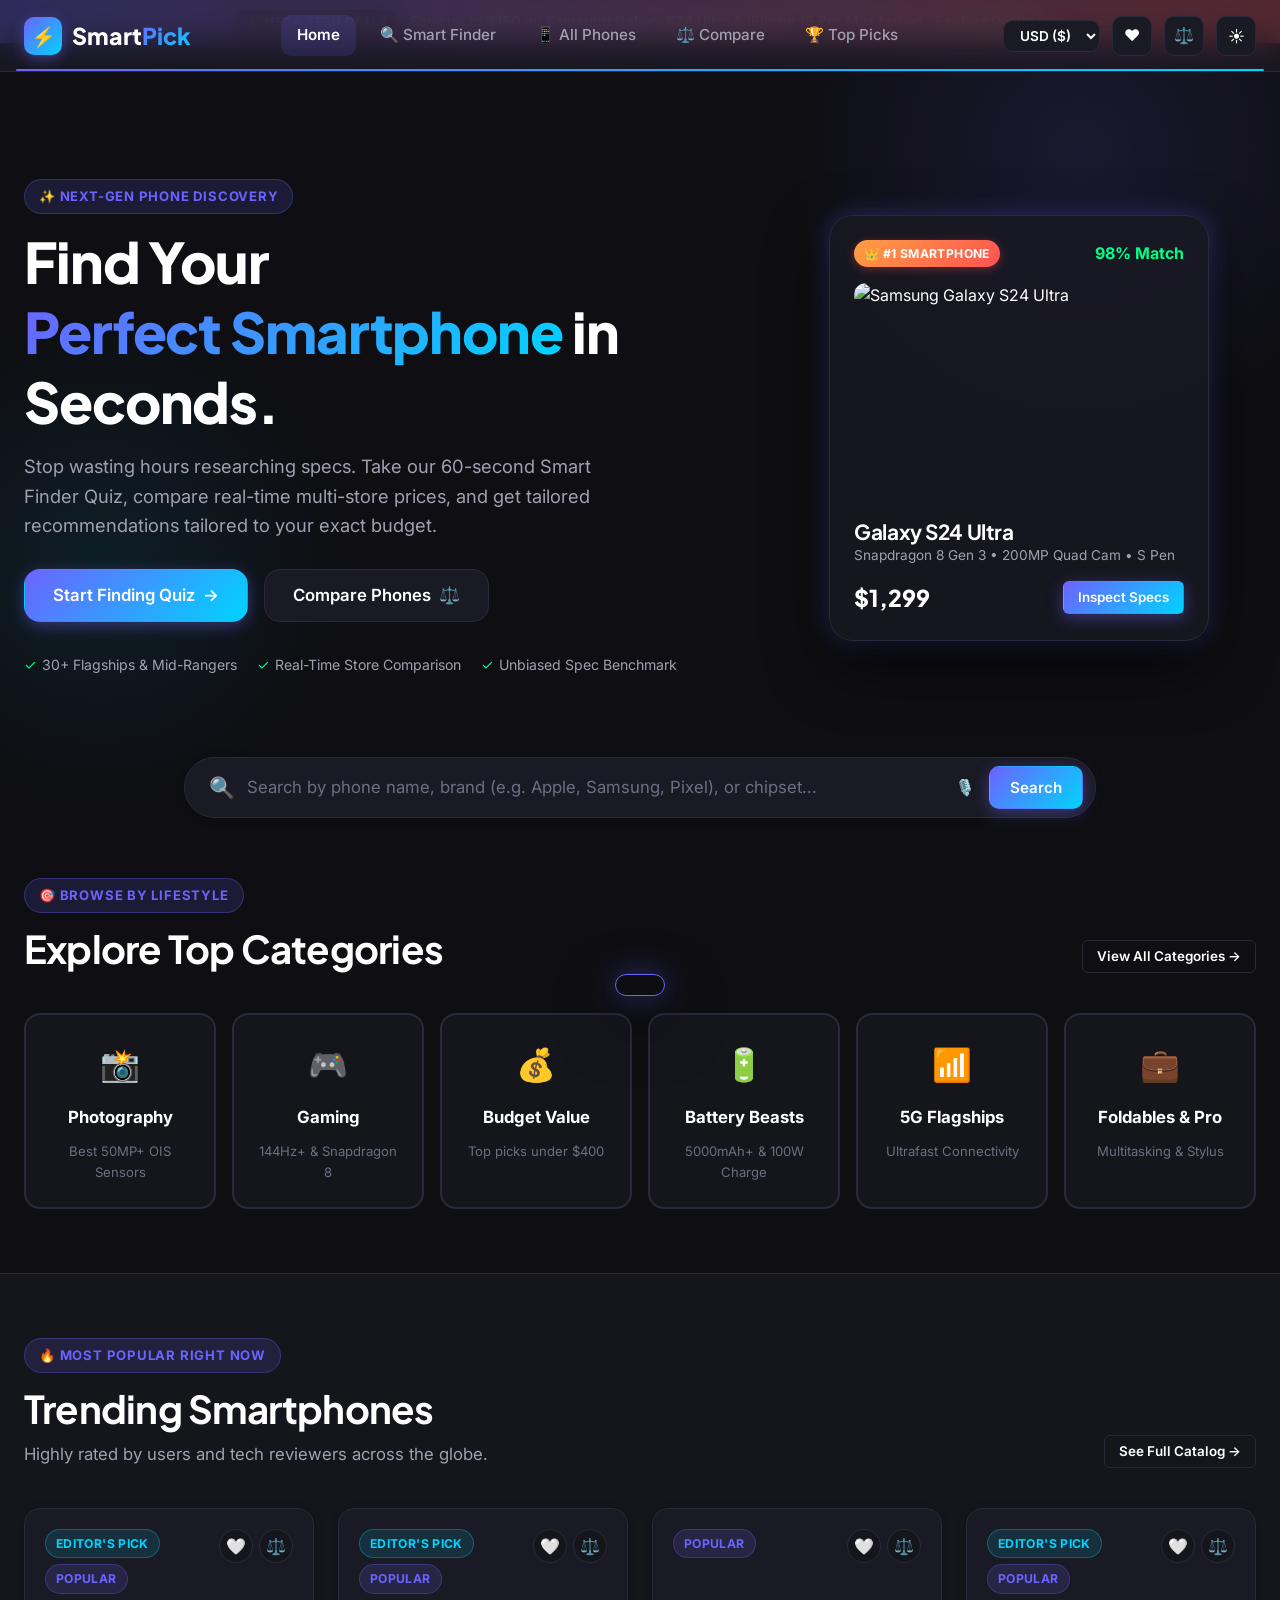
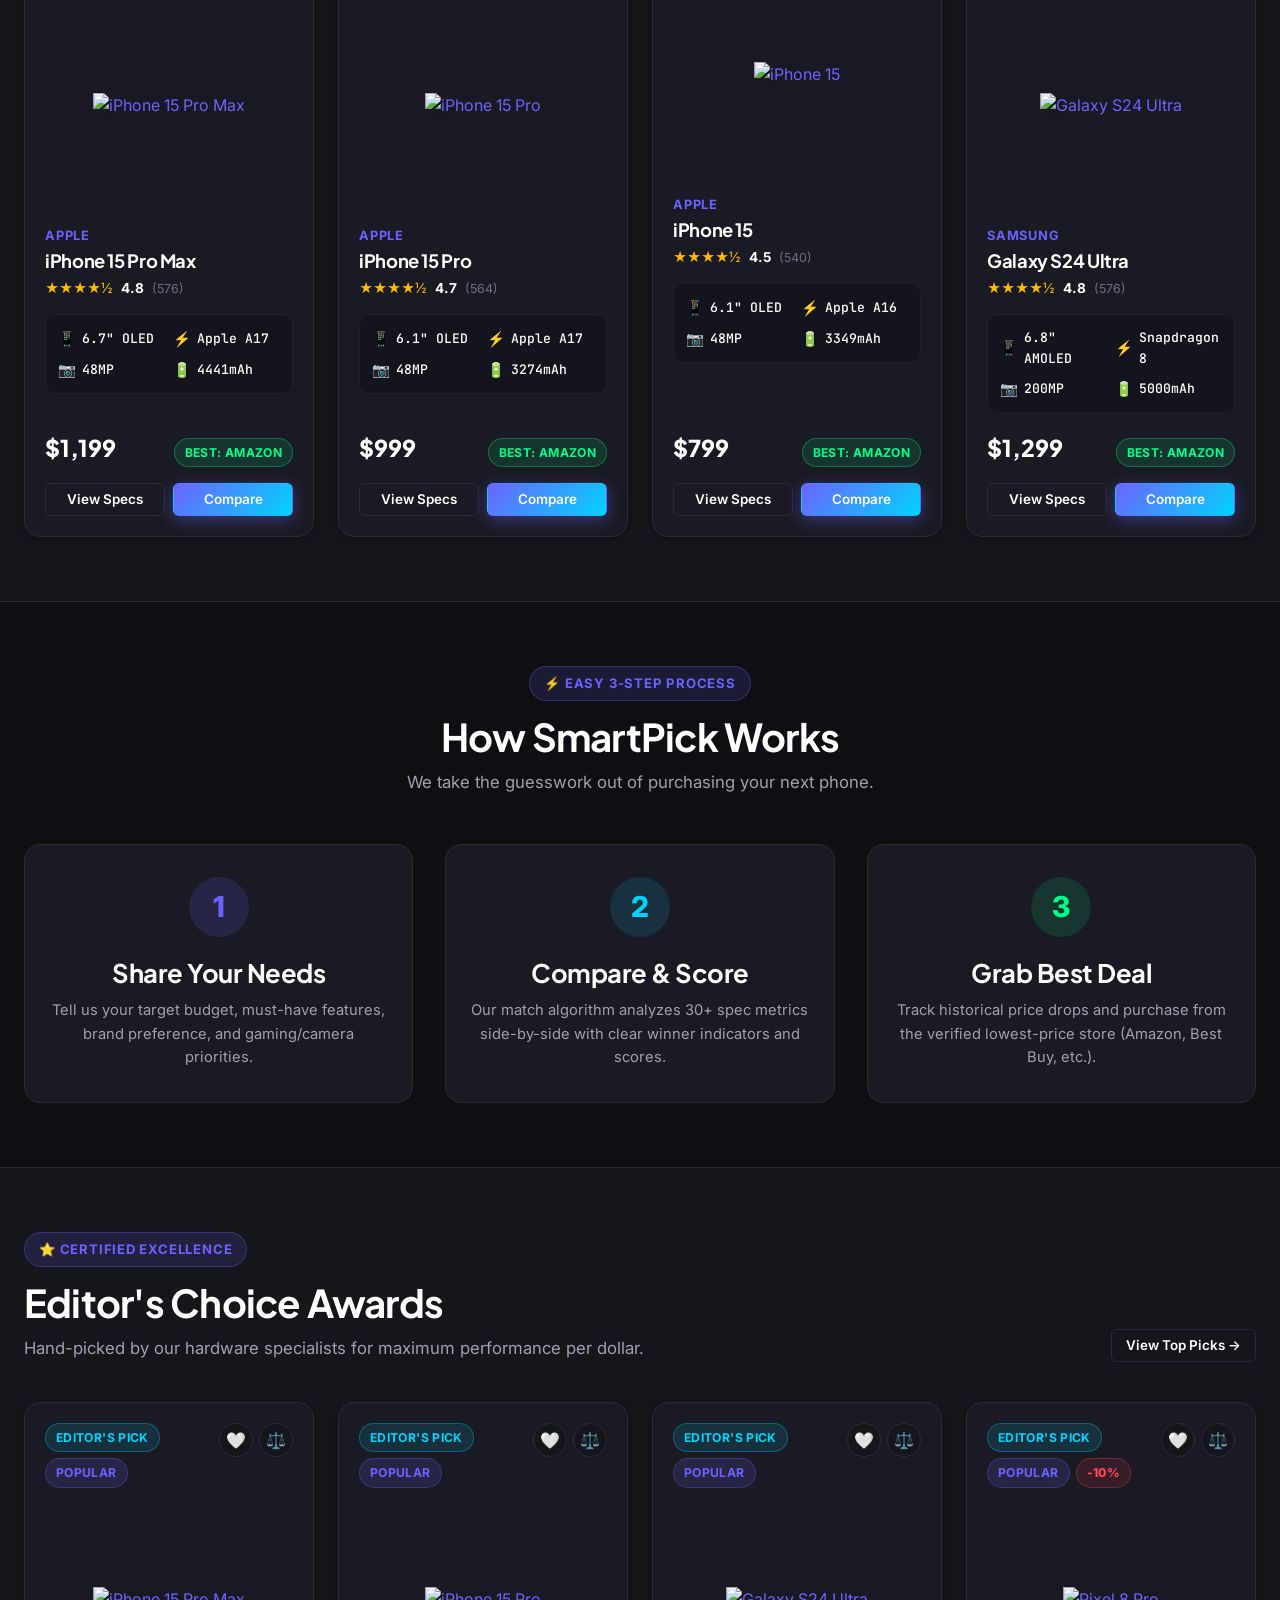
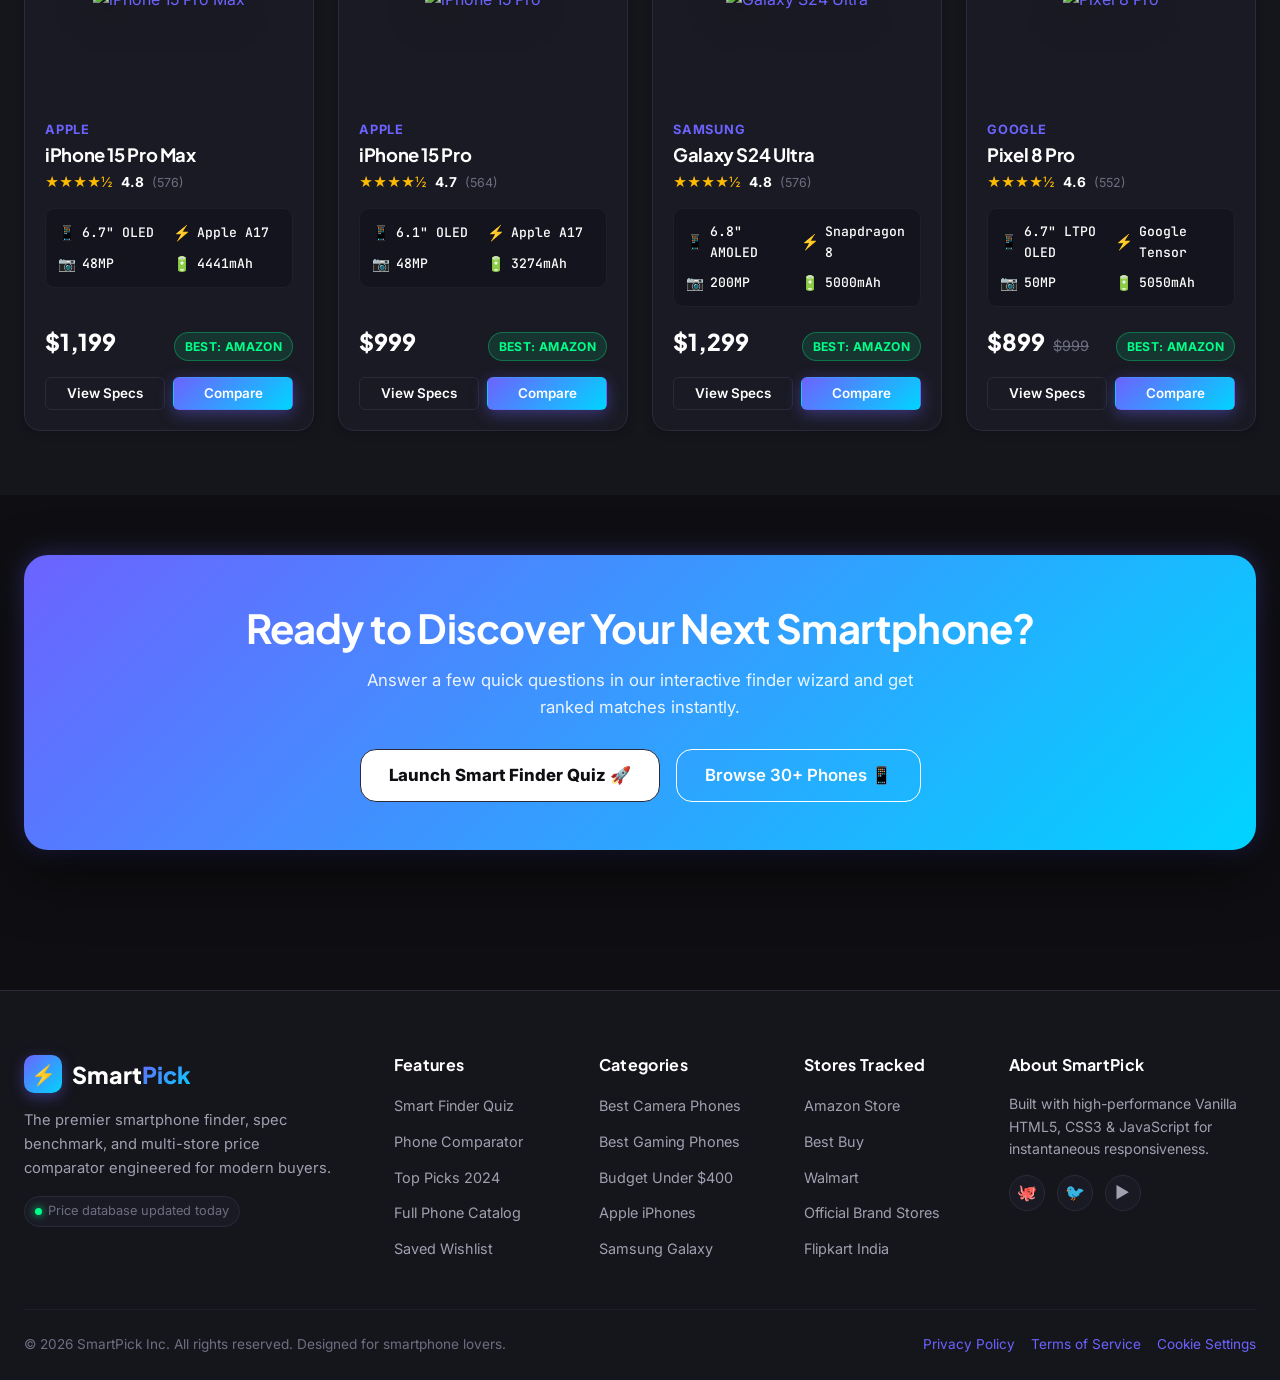
==== index.html @ c4bbe76e "Initial commit: SmartPick - Smartphone Finder & Comparator Website" ====
<!DOCTYPE html>
<html lang="en" data-theme="dark">
<head>
  <meta charset="UTF-8" />
  <meta name="viewport" content="width=device-width, initial-scale=1.0" />
  <title>SmartPick - Find Your Perfect Smartphone & Compare Prices</title>
  <meta name="description" content="Find your dream smartphone based on your budget, gaming, camera, and battery requirements. Compare live prices across Amazon, Best Buy, Walmart, and more." />
  <meta name="keywords" content="smartphone finder, compare smartphones, phone price comparison, best camera phone, best gaming phone" />
  
  <!-- Open Graph -->
  <meta property="og:title" content="SmartPick - Smartphone Finder & Comparator" />
  <meta property="og:description" content="AI-assisted smartphone finder quiz and side-by-side spec comparator with multi-store price tracker." />
  <meta property="og:type" content="website" />
  
  <!-- CSS Stylesheets -->
  <link rel="stylesheet" href="css/dark-light.css" />
  <link rel="stylesheet" href="css/style.css" />
  <link rel="stylesheet" href="css/components.css" />
  <link rel="stylesheet" href="css/animations.css" />
  <link rel="stylesheet" href="css/responsive.css" />
</head>
<body data-page="home">

  <!-- Deal of the Day Banner -->
  <div class="deal-banner">
    <div class="container deal-banner-content">
      <span class="deal-badge">🔥 Mega Tech Deals</span>
      <span>Save up to $150 on Samsung Galaxy S24 Ultra & iPhone 15 Pro Max today!</span>
      <a href="phones.html?category=budget" style="color:#fff; text-decoration:underline; font-weight:700;">Explore Deals →</a>
    </div>
  </div>

  <!-- Main Navigation Bar -->
  <header class="navbar">
    <div class="container nav-container">
      <a href="index.html" class="nav-brand" aria-label="SmartPick Home">
        <div class="brand-icon">⚡</div>
        <span>Smart<span class="gradient-text">Pick</span></span>
      </a>

      <ul class="nav-links">
        <li><a href="index.html" class="nav-link active">Home</a></li>
        <li><a href="finder.html" class="nav-link">🔍 Smart Finder</a></li>
        <li><a href="phones.html" class="nav-link">📱 All Phones</a></li>
        <li><a href="compare.html" class="nav-link">⚖️ Compare</a></li>
        <li><a href="top-picks.html" class="nav-link">🏆 Top Picks</a></li>
      </ul>

      <div class="nav-actions">
        <!-- Currency Converter Selector -->
        <select class="currency-select" aria-label="Select Currency">
          <option value="USD">USD ($)</option>
          <option value="EUR">EUR (€)</option>
          <option value="GBP">GBP (£)</option>
          <option value="INR">INR (₹)</option>
        </select>

        <!-- Wishlist Nav Icon -->
        <a href="wishlist.html" class="nav-icon-btn" title="Saved Wishlist" aria-label="Wishlist">
          <span>❤️</span>
          <span class="nav-badge nav-wishlist-badge" style="display:none;">0</span>
        </a>

        <!-- Compare Nav Icon -->
        <a href="compare.html" class="nav-icon-btn" title="Comparison List" aria-label="Compare">
          <span>⚖️</span>
          <span class="nav-badge nav-compare-badge" style="display:none;">0</span>
        </a>

        <!-- Theme Mode Toggle -->
        <button class="nav-icon-btn theme-toggle-btn" title="Toggle Theme" aria-label="Toggle Theme">
          ☀️
        </button>

        <!-- Mobile Menu Toggle -->
        <button class="menu-toggle" aria-label="Open Navigation Menu">
          ☰
        </button>
      </div>
    </div>
  </header>

  <!-- Main Content -->
  <main class="main-content">

    <!-- ── Hero Banner Section ──────────────────────────────── -->
    <section class="section hero-section" style="padding-top: 40px; padding-bottom: 60px;">
      <div class="container">
        <div class="hero-grid" style="display:grid; grid-template-columns: 1.2fr 0.8fr; gap: 48px; align-items:center;">
          <div class="hero-text-side">
            <span class="section-badge">✨ Next-Gen Phone Discovery</span>
            <h1>Find Your <span class="gradient-text">Perfect Smartphone</span> in Seconds.</h1>
            <p class="section-subtitle" style="font-size:1.15rem; margin-top:16px; margin-bottom:28px;">
              Stop wasting hours researching specs. Take our 60-second Smart Finder Quiz, compare real-time multi-store prices, and get tailored recommendations tailored to your exact budget.
            </p>

            <div class="hero-cta-group flex gap-4" style="flex-wrap:wrap; margin-bottom:32px;">
              <a href="finder.html" class="btn btn-primary btn-lg">
                <span>Start Finding Quiz</span>
                <span>→</span>
              </a>
              <a href="compare.html" class="btn btn-secondary btn-lg">
                <span>Compare Phones</span>
                <span>⚖️</span>
              </a>
            </div>

            <!-- Trust Badges -->
            <div style="display:flex; gap:20px; align-items:center; flex-wrap:wrap;">
              <div style="display:flex; align-items:center; gap:6px; font-size:0.88rem; color:var(--text-secondary);">
                <span style="color:var(--success);">✓</span> 30+ Flagships & Mid-Rangers
              </div>
              <div style="display:flex; align-items:center; gap:6px; font-size:0.88rem; color:var(--text-secondary);">
                <span style="color:var(--success);">✓</span> Real-Time Store Comparison
              </div>
              <div style="display:flex; align-items:center; gap:6px; font-size:0.88rem; color:var(--text-secondary);">
                <span style="color:var(--success);">✓</span> Unbiased Spec Benchmark
              </div>
            </div>
          </div>

          <!-- Hero Graphic Floating Mockup -->
          <div style="position:relative; display:flex; justify-content:center;">
            <div class="hero-mockup-wrapper animate-float" style="position:relative; z-index:2; max-width:380px; width:100%;">
              <div style="background:var(--bg-glass); border:1px solid var(--border-color); border-radius:var(--radius-lg); padding:24px; box-shadow:var(--shadow-xl), var(--shadow-glow);">
                <div style="display:flex; justify-content:space-between; align-items:center; margin-bottom:16px;">
                  <span class="badge badge-winner">👑 #1 Smartphone</span>
                  <span style="font-weight:700; color:var(--success);">98% Match</span>
                </div>
                <img src="https://picsum.photos/seed/galaxys24ultra/400/350" alt="Samsung Galaxy S24 Ultra" style="border-radius:12px; margin-bottom:16px; width:100%; height:220px; object-fit:contain;" />
                <h3 style="font-size:1.3rem;">Galaxy S24 Ultra</h3>
                <p style="font-size:0.85rem; margin-bottom:12px;">Snapdragon 8 Gen 3 • 200MP Quad Cam • S Pen</p>
                <div style="display:flex; justify-content:space-between; align-items:center;">
                  <span class="current-price">$1,299</span>
                  <a href="phone-detail.html?id=galaxy-s24-ultra" class="btn btn-primary btn-sm">Inspect Specs</a>
                </div>
              </div>
            </div>
          </div>
        </div>
      </div>
    </section>

    <!-- ── Quick Search Section ─────────────────────────────── -->
    <section class="section" style="padding: 20px 0 60px;">
      <div class="container container-narrow">
        <div class="search-wrapper">
          <div class="search-input-box" style="padding: 8px 12px 8px 24px;">
            <span style="font-size:1.3rem; color:var(--text-muted);">🔍</span>
            <input type="text" id="heroSearchInput" placeholder="Search by phone name, brand (e.g. Apple, Samsung, Pixel), or chipset..." aria-label="Search smartphones" autocomplete="off" />
            <div class="search-btn-group">
              <button class="voice-search-btn" id="heroVoiceBtn" title="Voice Search" aria-label="Voice Search">
                🎙️
              </button>
              <button class="btn btn-primary" onclick="const q = document.getElementById('heroSearchInput').value; if(q) window.location.href='phones.html?q='+encodeURIComponent(q);">
                Search
              </button>
            </div>
          </div>
          <div id="heroAutocomplete" class="autocomplete-dropdown"></div>
        </div>
      </div>
    </section>

    <!-- ── Top Categories Icons Grid ────────────────────────── -->
    <section class="section" style="padding-top: 0;">
      <div class="container">
        <div class="section-title-wrap">
          <div>
            <span class="section-badge">🎯 Browse By Lifestyle</span>
            <h2>Explore Top Categories</h2>
          </div>
          <a href="phones.html" class="btn btn-outline btn-sm">View All Categories →</a>
        </div>

        <div style="display:grid; grid-template-columns:repeat(auto-fit, minmax(170px, 1fr)); gap:16px;">
          <div class="quiz-option-card category-chip" data-category="camera">
            <span class="quiz-option-icon">📸</span>
            <div class="quiz-option-title">Photography</div>
            <div class="quiz-option-desc">Best 50MP+ OIS Sensors</div>
          </div>
          <div class="quiz-option-card category-chip" data-category="gaming">
            <span class="quiz-option-icon">🎮</span>
            <div class="quiz-option-title">Gaming</div>
            <div class="quiz-option-desc">144Hz+ & Snapdragon 8</div>
          </div>
          <div class="quiz-option-card category-chip" data-category="budget">
            <span class="quiz-option-icon">💰</span>
            <div class="quiz-option-title">Budget Value</div>
            <div class="quiz-option-desc">Top picks under $400</div>
          </div>
          <div class="quiz-option-card category-chip" data-category="battery">
            <span class="quiz-option-icon">🔋</span>
            <div class="quiz-option-title">Battery Beasts</div>
            <div class="quiz-option-desc">5000mAh+ & 100W Charge</div>
          </div>
          <div class="quiz-option-card category-chip" data-category="5g">
            <span class="quiz-option-icon">📶</span>
            <div class="quiz-option-title">5G Flagships</div>
            <div class="quiz-option-desc">Ultrafast Connectivity</div>
          </div>
          <div class="quiz-option-card category-chip" data-category="productivity">
            <span class="quiz-option-icon">💼</span>
            <div class="quiz-option-title">Foldables & Pro</div>
            <div class="quiz-option-desc">Multitasking & Stylus</div>
          </div>
        </div>
      </div>
    </section>

    <!-- ── Featured Popular Phones ─────────────────────────── -->
    <section class="section" style="background:var(--bg-secondary); border-top:1px solid var(--border-color); border-bottom:1px solid var(--border-color);">
      <div class="container">
        <div class="section-title-wrap">
          <div>
            <span class="section-badge">🔥 Most Popular Right Now</span>
            <h2>Trending Smartphones</h2>
            <p class="section-subtitle">Highly rated by users and tech reviewers across the globe.</p>
          </div>
          <a href="phones.html?sort=popular" class="btn btn-outline btn-sm">See Full Catalog →</a>
        </div>

        <div id="featuredPhonesContainer" style="display:grid; grid-template-columns:repeat(auto-fill, minmax(280px, 1fr)); gap:24px;">
          <!-- Dynamically filled via js/app.js -->
        </div>
      </div>
    </section>

    <!-- ── How SmartPick Works (3 Steps) ────────────────────── -->
    <section class="section">
      <div class="container">
        <div class="section-title-wrap text-center" style="justify-content:center; margin-bottom:48px;">
          <div>
            <span class="section-badge">⚡ Easy 3-Step Process</span>
            <h2>How SmartPick Works</h2>
            <p class="section-subtitle" style="margin:8px auto 0;">We take the guesswork out of purchasing your next phone.</p>
          </div>
        </div>

        <div style="display:grid; grid-template-columns:repeat(auto-fit, minmax(280px, 1fr)); gap:32px;">
          <!-- Step 1 -->
          <div style="background:var(--bg-card); border:1px solid var(--border-color); border-radius:var(--radius-md); padding:32px 24px; text-align:center;">
            <div style="width:60px; height:60px; border-radius:50%; background:var(--primary-light); color:var(--primary); font-size:1.8rem; font-weight:800; display:flex; align-items:center; justify-content:center; margin:0 auto 20px;">1</div>
            <h3>Share Your Needs</h3>
            <p style="margin-top:10px; font-size:0.92rem;">Tell us your target budget, must-have features, brand preference, and gaming/camera priorities.</p>
          </div>

          <!-- Step 2 -->
          <div style="background:var(--bg-card); border:1px solid var(--border-color); border-radius:var(--radius-md); padding:32px 24px; text-align:center;">
            <div style="width:60px; height:60px; border-radius:50%; background:var(--secondary-light); color:var(--secondary); font-size:1.8rem; font-weight:800; display:flex; align-items:center; justify-content:center; margin:0 auto 20px;">2</div>
            <h3>Compare & Score</h3>
            <p style="margin-top:10px; font-size:0.92rem;">Our match algorithm analyzes 30+ spec metrics side-by-side with clear winner indicators and scores.</p>
          </div>

          <!-- Step 3 -->
          <div style="background:var(--bg-card); border:1px solid var(--border-color); border-radius:var(--radius-md); padding:32px 24px; text-align:center;">
            <div style="width:60px; height:60px; border-radius:50%; background:rgba(0, 255, 136, 0.12); color:var(--success); font-size:1.8rem; font-weight:800; display:flex; align-items:center; justify-content:center; margin:0 auto 20px;">3</div>
            <h3>Grab Best Deal</h3>
            <p style="margin-top:10px; font-size:0.92rem;">Track historical price drops and purchase from the verified lowest-price store (Amazon, Best Buy, etc.).</p>
          </div>
        </div>
      </div>
    </section>

    <!-- ── Editor's Choice Picks ───────────────────────────── -->
    <section class="section" style="background:var(--bg-secondary); border-top:1px solid var(--border-color);">
      <div class="container">
        <div class="section-title-wrap">
          <div>
            <span class="section-badge">⭐ Certified Excellence</span>
            <h2>Editor's Choice Awards</h2>
            <p class="section-subtitle">Hand-picked by our hardware specialists for maximum performance per dollar.</p>
          </div>
          <a href="top-picks.html" class="btn btn-outline btn-sm">View Top Picks →</a>
        </div>

        <div id="editorPhonesContainer" style="display:grid; grid-template-columns:repeat(auto-fill, minmax(280px, 1fr)); gap:24px;">
          <!-- Dynamically filled via js/app.js -->
        </div>
      </div>
    </section>

    <!-- ── Price Alert CTA Banner ──────────────────────────── -->
    <section class="section" style="padding: 60px 0;">
      <div class="container">
        <div style="background:var(--primary-gradient); border-radius:var(--radius-lg); padding:48px 36px; color:#fff; text-align:center; box-shadow:var(--shadow-xl), var(--shadow-glow);">
          <h2 style="color:#fff; font-size:clamp(1.8rem, 4vw, 2.5rem); margin-bottom:14px;">Ready to Discover Your Next Smartphone?</h2>
          <p style="color:rgba(255,255,255,0.9); max-width:600px; margin:0 auto 28px; font-size:1.05rem;">
            Answer a few quick questions in our interactive finder wizard and get ranked matches instantly.
          </p>
          <div style="display:flex; justify-content:center; gap:16px; flex-wrap:wrap;">
            <a href="finder.html" class="btn btn-secondary btn-lg" style="background:#fff; color:#0f0f13; font-weight:800;">
              Launch Smart Finder Quiz 🚀
            </a>
            <a href="phones.html" class="btn btn-outline btn-lg" style="border-color:#fff; color:#fff;">
              Browse 30+ Phones 📱
            </a>
          </div>
        </div>
      </div>
    </section>

  </main>

  <!-- ── Footer ────────────────────────────────────────────── -->
  <footer class="footer">
    <div class="container">
      <div class="footer-grid">
        <div class="footer-brand">
          <a href="index.html" class="nav-brand">
            <div class="brand-icon">⚡</div>
            <span>Smart<span class="gradient-text">Pick</span></span>
          </a>
          <p>The premier smartphone finder, spec benchmark, and multi-store price comparator engineered for modern buyers.</p>
          <div style="margin-top:16px;">
            <span class="last-updated">
              <span class="pulse-dot"></span> Price database updated today
            </span>
          </div>
        </div>

        <div>
          <h4 class="footer-heading">Features</h4>
          <ul class="footer-links">
            <li><a href="finder.html">Smart Finder Quiz</a></li>
            <li><a href="compare.html">Phone Comparator</a></li>
            <li><a href="top-picks.html">Top Picks 2024</a></li>
            <li><a href="phones.html">Full Phone Catalog</a></li>
            <li><a href="wishlist.html">Saved Wishlist</a></li>
          </ul>
        </div>

        <div>
          <h4 class="footer-heading">Categories</h4>
          <ul class="footer-links">
            <li><a href="phones.html?category=camera">Best Camera Phones</a></li>
            <li><a href="phones.html?category=gaming">Best Gaming Phones</a></li>
            <li><a href="phones.html?category=budget">Budget Under $400</a></li>
            <li><a href="phones.html?brand=Apple">Apple iPhones</a></li>
            <li><a href="phones.html?brand=Samsung">Samsung Galaxy</a></li>
          </ul>
        </div>

        <div>
          <h4 class="footer-heading">Stores Tracked</h4>
          <ul class="footer-links">
            <li><a href="phones.html">Amazon Store</a></li>
            <li><a href="phones.html">Best Buy</a></li>
            <li><a href="phones.html">Walmart</a></li>
            <li><a href="phones.html">Official Brand Stores</a></li>
            <li><a href="phones.html">Flipkart India</a></li>
          </ul>
        </div>

        <div>
          <h4 class="footer-heading">About SmartPick</h4>
          <p style="font-size:0.88rem; margin-bottom:14px;">Built with high-performance Vanilla HTML5, CSS3 & JavaScript for instantaneous responsiveness.</p>
          <div class="footer-social">
            <a href="https://github.com/WARRIORXR" target="_blank" rel="noopener" class="social-link" title="GitHub" aria-label="GitHub">🐙</a>
            <a href="#" class="social-link" title="Twitter" aria-label="Twitter">🐦</a>
            <a href="#" class="social-link" title="YouTube" aria-label="YouTube">▶️</a>
          </div>
        </div>
      </div>

      <div class="footer-bottom">
        <div>© 2026 SmartPick Inc. All rights reserved. Designed for smartphone lovers.</div>
        <div style="display:flex; gap:16px;">
          <a href="#">Privacy Policy</a>
          <a href="#">Terms of Service</a>
          <a href="#">Cookie Settings</a>
        </div>
      </div>
    </div>
  </footer>

  <!-- Scripts -->
  <script src="js/data/phones.js"></script>
  <script src="js/wishlist.js"></script>
  <script src="js/compare.js"></script>
  <script src="js/filters.js"></script>
  <script src="js/priceChart.js"></script>
  <script src="js/finder.js"></script>
  <script src="js/ui.js"></script>
  <script src="js/app.js"></script>
</body>
</html>
---- css/dark-light.css ----
/* ═══════════════════════════════════════════════════════════════
   SMARTPICK - THEME VARIABLES (DARK / LIGHT MODE)
   Default: Dark Theme (Tech-focused, GSMArena + Versus style)
   ═══════════════════════════════════════════════════════════════ */

:root {
  /* Dark Mode Palette (Default) */
  --bg-primary: #0f0f13;
  --bg-secondary: #15151c;
  --bg-card: #1a1a24;
  --bg-card-hover: #222230;
  --bg-card-subtle: #14141e;
  --bg-glass: rgba(26, 26, 36, 0.75);
  --bg-glass-heavy: rgba(15, 15, 19, 0.85);
  --bg-input: #121219;
  --bg-overlay: rgba(0, 0, 0, 0.75);

  /* Primary & Accent Gradients */
  --primary: #6c63ff;
  --primary-hover: #584df2;
  --primary-light: rgba(108, 99, 255, 0.15);
  --primary-glow: rgba(108, 99, 255, 0.4);
  --primary-gradient: linear-gradient(135deg, #6c63ff 0%, #00d4ff 100%);
  --primary-gradient-hover: linear-gradient(135deg, #7c74ff 0%, #1ae0ff 100%);
  
  --secondary: #00d4ff;
  --secondary-hover: #00b4d8;
  --secondary-light: rgba(0, 212, 255, 0.12);
  --secondary-glow: rgba(0, 212, 255, 0.35);

  --accent-purple: #9d4edd;
  --accent-pink: #f72585;
  --gradient-accent: linear-gradient(135deg, #9d4edd 0%, #f72585 100%);
  --gradient-fire: linear-gradient(135deg, #ff9f43 0%, #ff5252 100%);

  /* Status Colors */
  --success: #00ff88;
  --success-bg: rgba(0, 255, 136, 0.12);
  --success-border: rgba(0, 255, 136, 0.3);
  --warning: #ffbb00;
  --warning-bg: rgba(255, 187, 0, 0.12);
  --warning-border: rgba(255, 187, 0, 0.3);
  --danger: #ff4757;
  --danger-bg: rgba(255, 71, 87, 0.12);
  --danger-border: rgba(255, 71, 87, 0.3);
  --info: #38b6ff;

  /* Typography Colors */
  --text-primary: #ffffff;
  --text-secondary: #a0a0b0;
  --text-muted: #6e6e82;
  --text-inverse: #0f0f13;

  /* Borders & Dividers */
  --border-color: #2a2a3a;
  --border-subtle: #1f1f2c;
  --border-focus: #6c63ff;
  --border-glow: rgba(108, 99, 255, 0.5);

  /* Shadows */
  --shadow-sm: 0 2px 8px rgba(0, 0, 0, 0.25);
  --shadow-md: 0 8px 24px rgba(0, 0, 0, 0.35);
  --shadow-lg: 0 16px 40px rgba(0, 0, 0, 0.45);
  --shadow-xl: 0 24px 60px rgba(0, 0, 0, 0.6);
  --shadow-glow: 0 0 25px rgba(108, 99, 255, 0.35);
  --shadow-glow-cyan: 0 0 25px rgba(0, 212, 255, 0.35);

  /* Layout & Geometry */
  --radius-xs: 6px;
  --radius-sm: 10px;
  --radius-md: 16px;
  --radius-lg: 24px;
  --radius-xl: 32px;
  --radius-pill: 9999px;

  /* Transitions */
  --transition-fast: 0.15s ease;
  --transition-base: 0.3s cubic-bezier(0.25, 0.8, 0.25, 1);
  --transition-smooth: 0.4s cubic-bezier(0.16, 1, 0.3, 1);
  --transition-bounce: 0.5s cubic-bezier(0.34, 1.56, 0.64, 1);

  /* Fonts */
  --font-heading: 'Plus Jakarta Sans', 'Inter', -apple-system, BlinkMacSystemFont, 'Segoe UI', Roboto, sans-serif;
  --font-body: 'Inter', -apple-system, BlinkMacSystemFont, 'Segoe UI', Roboto, sans-serif;
  --font-mono: 'JetBrains Mono', monospace;

  /* Header & Navigation */
  --nav-height: 72px;
  --z-nav: 100;
  --z-modal: 1000;
  --z-toast: 1100;
  --z-tooltip: 1200;
}

/* ═══════════════════════════════════════════════════════════════
   LIGHT MODE OVERRIDES
   ═══════════════════════════════════════════════════════════════ */
[data-theme="light"] {
  --bg-primary: #f5f5fa;
  --bg-secondary: #ebebf5;
  --bg-card: #ffffff;
  --bg-card-hover: #f9f9fc;
  --bg-card-subtle: #f0f0f8;
  --bg-glass: rgba(255, 255, 255, 0.85);
  --bg-glass-heavy: rgba(245, 245, 250, 0.95);
  --bg-input: #ffffff;
  --bg-overlay: rgba(15, 15, 25, 0.5);

  --text-primary: #1a1a2e;
  --text-secondary: #5a5a6e;
  --text-muted: #888899;
  --text-inverse: #ffffff;

  --border-color: #e0e0ee;
  --border-subtle: #ececf4;
  --border-focus: #6c63ff;
  --border-glow: rgba(108, 99, 255, 0.35);

  --shadow-sm: 0 2px 8px rgba(0, 0, 0, 0.06);
  --shadow-md: 0 8px 24px rgba(0, 0, 0, 0.08);
  --shadow-lg: 0 16px 40px rgba(0, 0, 0, 0.12);
  --shadow-xl: 0 24px 60px rgba(0, 0, 0, 0.15);
  --shadow-glow: 0 0 20px rgba(108, 99, 255, 0.2);
  --shadow-glow-cyan: 0 0 20px rgba(0, 212, 255, 0.2);

  --primary-light: rgba(108, 99, 255, 0.1);
  --secondary-light: rgba(0, 212, 255, 0.1);
}
---- css/style.css ----
/* ═══════════════════════════════════════════════════════════════
   SMARTPICK - MAIN STYLESHEET
   Google Fonts: Inter, Plus Jakarta Sans, JetBrains Mono
   ═══════════════════════════════════════════════════════════════ */

@import url('https://fonts.googleapis.com/css2?family=Inter:wght@300;400;500;600;700;800&family=JetBrains+Mono:wght@400;500;600&family=Plus+Jakarta+Sans:wght@500;600;700;800;900&display=swap');
@import url('./dark-light.css');

/* ── Reset & Base ────────────────────────────────────────── */
*, *::before, *::after {
  box-sizing: border-box;
  margin: 0;
  padding: 0;
}

html {
  font-size: 16px;
  scroll-behavior: smooth;
  -webkit-text-size-adjust: 100%;
}

body {
  font-family: var(--font-body);
  background-color: var(--bg-primary);
  color: var(--text-primary);
  line-height: 1.6;
  min-height: 100vh;
  display: flex;
  flex-direction: column;
  overflow-x: hidden;
  transition: background-color var(--transition-base), color var(--transition-base);
  position: relative;
}

/* Background Ambient Glows */
body::before {
  content: '';
  position: fixed;
  top: -150px;
  right: -100px;
  width: 600px;
  height: 600px;
  border-radius: 50%;
  background: radial-gradient(circle, rgba(108, 99, 255, 0.12) 0%, rgba(108, 99, 255, 0) 70%);
  pointer-events: none;
  z-index: 0;
}

body::after {
  content: '';
  position: fixed;
  bottom: 10%;
  left: -150px;
  width: 500px;
  height: 500px;
  border-radius: 50%;
  background: radial-gradient(circle, rgba(0, 212, 255, 0.08) 0%, rgba(0, 212, 255, 0) 70%);
  pointer-events: none;
  z-index: 0;
}

/* ── Typography ────────────────────────────────────────── */
h1, h2, h3, h4, h5, h6 {
  font-family: var(--font-heading);
  color: var(--text-primary);
  font-weight: 700;
  line-height: 1.25;
  letter-spacing: -0.02em;
}

h1 { font-size: clamp(2.2rem, 5vw, 3.5rem); font-weight: 800; }
h2 { font-size: clamp(1.75rem, 3.5vw, 2.4rem); }
h3 { font-size: clamp(1.25rem, 2.5vw, 1.6rem); }
h4 { font-size: 1.2rem; }
h5 { font-size: 1.05rem; }
h6 { font-size: 0.9rem; }

p {
  color: var(--text-secondary);
}

a {
  color: var(--primary);
  text-decoration: none;
  transition: color var(--transition-fast);
}

a:hover {
  color: var(--secondary);
}

code, kbd, samp, pre, .mono {
  font-family: var(--font-mono);
}

img {
  max-width: 100%;
  height: auto;
  display: block;
}

button, input, select, textarea {
  font-family: inherit;
  font-size: inherit;
  color: inherit;
}

/* ── Layout & Containers ───────────────────────────────── */
.container {
  width: 100%;
  max-width: 1320px;
  margin-left: auto;
  margin-right: auto;
  padding-left: 24px;
  padding-right: 24px;
  position: relative;
  z-index: 1;
}

.container-narrow {
  max-width: 960px;
}

.container-wide {
  max-width: 1480px;
}

.main-content {
  flex: 1 0 auto;
  padding-top: calc(var(--nav-height) + 24px);
  padding-bottom: 80px;
  position: relative;
  z-index: 1;
}

.section {
  padding: 64px 0;
  position: relative;
}

.section-title-wrap {
  margin-bottom: 40px;
  display: flex;
  align-items: flex-end;
  justify-content: space-between;
  gap: 20px;
  flex-wrap: wrap;
}

.section-badge {
  display: inline-flex;
  align-items: center;
  gap: 8px;
  padding: 6px 14px;
  background: var(--primary-light);
  border: 1px solid rgba(108, 99, 255, 0.3);
  border-radius: var(--radius-pill);
  color: var(--primary);
  font-size: 0.82rem;
  font-weight: 700;
  text-transform: uppercase;
  letter-spacing: 0.06em;
  margin-bottom: 12px;
}

.section-subtitle {
  color: var(--text-secondary);
  font-size: 1.05rem;
  max-width: 620px;
  margin-top: 8px;
}

.gradient-text {
  background: var(--primary-gradient);
  -webkit-background-clip: text;
  -webkit-text-fill-color: transparent;
  display: inline-block;
}

.accent-text {
  background: var(--gradient-accent);
  -webkit-background-clip: text;
  -webkit-text-fill-color: transparent;
  display: inline-block;
}

/* ── Top Navigation Bar ────────────────────────────────── */
.navbar {
  position: fixed;
  top: 0;
  left: 0;
  right: 0;
  height: var(--nav-height);
  background: var(--bg-glass);
  backdrop-filter: blur(16px);
  -webkit-backdrop-filter: blur(16px);
  border-bottom: 1px solid var(--border-color);
  z-index: var(--z-nav);
  transition: all var(--transition-base);
}

.navbar.scrolled {
  background: var(--bg-glass-heavy);
  box-shadow: var(--shadow-md);
  border-bottom-color: rgba(108, 99, 255, 0.2);
}

.nav-container {
  display: flex;
  align-items: center;
  justify-content: space-between;
  height: 100%;
}

.nav-brand {
  display: flex;
  align-items: center;
  gap: 10px;
  font-family: var(--font-heading);
  font-size: 1.45rem;
  font-weight: 800;
  color: var(--text-primary);
}

.brand-icon {
  width: 38px;
  height: 38px;
  background: var(--primary-gradient);
  border-radius: 10px;
  display: flex;
  align-items: center;
  justify-content: center;
  color: #fff;
  font-size: 1.25rem;
  box-shadow: 0 4px 14px var(--primary-glow);
}

.nav-links {
  display: flex;
  align-items: center;
  list-style: none;
  gap: 8px;
}

.nav-link {
  padding: 8px 16px;
  color: var(--text-secondary);
  font-weight: 500;
  font-size: 0.95rem;
  border-radius: var(--radius-sm);
  transition: all var(--transition-fast);
  display: flex;
  align-items: center;
  gap: 6px;
}

.nav-link:hover {
  color: var(--text-primary);
  background: var(--primary-light);
}

.nav-link.active {
  color: var(--text-primary);
  background: var(--primary-light);
  font-weight: 600;
}

.nav-link.active::after {
  content: '';
  position: absolute;
  bottom: 0;
  left: 16px;
  right: 16px;
  height: 2px;
  background: var(--primary-gradient);
  border-radius: 2px;
}

.nav-actions {
  display: flex;
  align-items: center;
  gap: 12px;
}

.nav-icon-btn {
  width: 40px;
  height: 40px;
  border-radius: var(--radius-sm);
  background: var(--bg-card);
  border: 1px solid var(--border-color);
  color: var(--text-primary);
  display: flex;
  align-items: center;
  justify-content: center;
  cursor: pointer;
  position: relative;
  transition: all var(--transition-fast);
}

.nav-icon-btn:hover {
  border-color: var(--primary);
  background: var(--bg-card-hover);
  color: var(--primary);
  transform: translateY(-2px);
}

.nav-badge {
  position: absolute;
  top: -4px;
  right: -4px;
  min-width: 18px;
  height: 18px;
  padding: 0 5px;
  background: var(--gradient-fire);
  color: #fff;
  border-radius: 9px;
  font-size: 0.7rem;
  font-weight: 700;
  display: flex;
  align-items: center;
  justify-content: center;
  box-shadow: 0 2px 6px rgba(255, 71, 87, 0.4);
}

/* Mobile Nav Toggle */
.menu-toggle {
  display: none;
  background: transparent;
  border: none;
  color: var(--text-primary);
  font-size: 1.5rem;
  cursor: pointer;
  padding: 8px;
}

/* ── Currency Converter Bar ────────────────────────────── */
.currency-select {
  padding: 6px 12px;
  border-radius: var(--radius-sm);
  background: var(--bg-card);
  border: 1px solid var(--border-color);
  color: var(--text-primary);
  font-size: 0.85rem;
  font-weight: 600;
  cursor: pointer;
  outline: none;
  transition: border-color var(--transition-fast);
}

.currency-select:hover, .currency-select:focus {
  border-color: var(--primary);
}

/* ── Deal Banner ───────────────────────────────────────── */
.deal-banner {
  background: linear-gradient(90deg, #6c63ff 0%, #ff5252 50%, #00d4ff 100%);
  background-size: 200% auto;
  animation: gradientShift 6s ease infinite;
  color: #fff;
  padding: 10px 0;
  font-size: 0.88rem;
  font-weight: 600;
  text-align: center;
  position: relative;
  z-index: 10;
}

.deal-banner-content {
  display: flex;
  align-items: center;
  justify-content: center;
  gap: 12px;
  flex-wrap: wrap;
}

.deal-badge {
  background: rgba(0, 0, 0, 0.35);
  padding: 2px 10px;
  border-radius: var(--radius-pill);
  font-size: 0.75rem;
  letter-spacing: 0.05em;
  text-transform: uppercase;
}

/* ── Footer ────────────────────────────────────────────── */
.footer {
  background: var(--bg-secondary);
  border-top: 1px solid var(--border-color);
  padding: 64px 0 24px;
  margin-top: auto;
  position: relative;
  z-index: 1;
}

.footer-grid {
  display: grid;
  grid-template-columns: 2fr 1fr 1fr 1fr 1.5fr;
  gap: 40px;
  margin-bottom: 48px;
}

.footer-brand p {
  margin-top: 16px;
  font-size: 0.92rem;
  max-width: 320px;
}

.footer-heading {
  font-size: 1rem;
  font-weight: 700;
  color: var(--text-primary);
  margin-bottom: 18px;
  letter-spacing: 0.02em;
}

.footer-links {
  list-style: none;
  display: flex;
  flex-direction: column;
  gap: 10px;
}

.footer-links a {
  color: var(--text-secondary);
  font-size: 0.9rem;
  transition: all var(--transition-fast);
}

.footer-links a:hover {
  color: var(--text-primary);
  padding-left: 4px;
}

.footer-bottom {
  display: flex;
  align-items: center;
  justify-content: space-between;
  padding-top: 24px;
  border-top: 1px solid var(--border-subtle);
  font-size: 0.85rem;
  color: var(--text-muted);
  flex-wrap: wrap;
  gap: 16px;
}

.footer-social {
  display: flex;
  gap: 12px;
}

.social-link {
  width: 36px;
  height: 36px;
  border-radius: 50%;
  background: var(--bg-card);
  border: 1px solid var(--border-color);
  color: var(--text-secondary);
  display: flex;
  align-items: center;
  justify-content: center;
  transition: all var(--transition-fast);
}

.social-link:hover {
  background: var(--primary);
  color: #fff;
  border-color: var(--primary);
  transform: translateY(-3px);
}

.last-updated {
  display: inline-flex;
  align-items: center;
  gap: 6px;
  font-size: 0.8rem;
  color: var(--text-muted);
  background: var(--bg-card);
  padding: 4px 10px;
  border-radius: var(--radius-pill);
  border: 1px solid var(--border-color);
}

.pulse-dot {
  width: 7px;
  height: 7px;
  border-radius: 50%;
  background: var(--success);
  box-shadow: 0 0 8px var(--success);
  display: inline-block;
}

/* ── Global Utility Classes ────────────────────────────── */
.flex { display: flex; }
.flex-col { flex-direction: column; }
.items-center { align-items: center; }
.justify-center { justify-content: center; }
.justify-between { justify-content: space-between; }
.gap-1 { gap: 4px; }
.gap-2 { gap: 8px; }
.gap-3 { gap: 12px; }
.gap-4 { gap: 16px; }
.gap-6 { gap: 24px; }
.gap-8 { gap: 32px; }
.w-full { width: 100%; }
.text-center { text-align: center; }
.text-right { text-align: right; }
.text-muted { color: var(--text-muted); }
.text-success { color: var(--success); }
.text-danger { color: var(--danger); }
.text-warning { color: var(--warning); }
.text-primary { color: var(--primary); }
.hidden { display: none !important; }
.relative { position: relative; }
---- css/components.css ----
/* ═══════════════════════════════════════════════════════════════
   SMARTPICK - REUSABLE UI COMPONENTS
   ═══════════════════════════════════════════════════════════════ */

/* ── Buttons ───────────────────────────────────────────── */
.btn {
  display: inline-flex;
  align-items: center;
  justify-content: center;
  gap: 8px;
  padding: 10px 20px;
  border-radius: var(--radius-sm);
  font-weight: 600;
  font-size: 0.95rem;
  border: 1px solid transparent;
  cursor: pointer;
  transition: all var(--transition-fast);
  text-decoration: none;
  line-height: 1.4;
  white-space: nowrap;
  user-select: none;
  position: relative;
  overflow: hidden;
}

.btn-primary {
  background: var(--primary-gradient);
  color: #ffffff;
  box-shadow: 0 4px 16px var(--primary-glow);
}

.btn-primary:hover {
  background: var(--primary-gradient-hover);
  box-shadow: 0 6px 24px var(--primary-glow);
  transform: translateY(-2px);
  color: #ffffff;
}

.btn-secondary {
  background: var(--bg-card);
  border-color: var(--border-color);
  color: var(--text-primary);
}

.btn-secondary:hover {
  background: var(--bg-card-hover);
  border-color: var(--primary);
  color: var(--primary);
  transform: translateY(-2px);
}

.btn-outline {
  background: transparent;
  border-color: var(--border-color);
  color: var(--text-primary);
}

.btn-outline:hover {
  border-color: var(--primary);
  background: var(--primary-light);
  color: var(--primary);
}

.btn-ghost {
  background: transparent;
  color: var(--text-secondary);
}

.btn-ghost:hover {
  background: var(--bg-card-hover);
  color: var(--text-primary);
}

.btn-sm {
  padding: 6px 14px;
  font-size: 0.84rem;
  border-radius: var(--radius-xs);
}

.btn-lg {
  padding: 14px 28px;
  font-size: 1.05rem;
  border-radius: var(--radius-md);
}

.btn-block {
  width: 100%;
}

.btn-icon-only {
  width: 38px;
  height: 38px;
  padding: 0;
  border-radius: var(--radius-sm);
}

/* ── Badges ────────────────────────────────────────────── */
.badge {
  display: inline-flex;
  align-items: center;
  gap: 5px;
  padding: 4px 10px;
  border-radius: var(--radius-pill);
  font-size: 0.76rem;
  font-weight: 700;
  letter-spacing: 0.03em;
  text-transform: uppercase;
}

.badge-primary {
  background: var(--primary-light);
  color: var(--primary);
  border: 1px solid rgba(108, 99, 255, 0.3);
}

.badge-cyan {
  background: var(--secondary-light);
  color: var(--secondary);
  border: 1px solid rgba(0, 212, 255, 0.3);
}

.badge-winner {
  background: var(--gradient-fire);
  color: #fff;
  box-shadow: 0 2px 10px rgba(255, 82, 82, 0.35);
}

.badge-value {
  background: var(--success-bg);
  color: var(--success);
  border: 1px solid var(--success-border);
}

.badge-discount {
  background: var(--danger-bg);
  color: var(--danger);
  border: 1px solid var(--danger-border);
  font-weight: 800;
}

.badge-rating {
  background: rgba(255, 187, 0, 0.15);
  color: var(--warning);
  border: 1px solid rgba(255, 187, 0, 0.3);
  font-weight: 700;
}

.badge-rank {
  position: absolute;
  top: 14px;
  left: 14px;
  width: 32px;
  height: 32px;
  background: var(--gradient-accent);
  color: #fff;
  border-radius: 50%;
  font-weight: 800;
  font-size: 0.85rem;
  display: flex;
  align-items: center;
  justify-content: center;
  box-shadow: 0 4px 10px rgba(157, 78, 221, 0.4);
  z-index: 2;
}

/* ── Phone Cards ───────────────────────────────────────── */
.phone-card {
  background: var(--bg-card);
  border: 1px solid var(--border-color);
  border-radius: var(--radius-md);
  padding: 20px;
  position: relative;
  display: flex;
  flex-direction: column;
  transition: transform var(--transition-base), box-shadow var(--transition-base), border-color var(--transition-base);
  box-shadow: var(--shadow-sm);
}

.phone-card:hover {
  transform: translateY(-6px) scale(1.01);
  box-shadow: var(--shadow-lg), var(--shadow-glow);
  border-color: rgba(108, 99, 255, 0.4);
}

.phone-card-top {
  display: flex;
  justify-content: space-between;
  align-items: flex-start;
  margin-bottom: 12px;
  position: relative;
  z-index: 2;
}

.phone-badges {
  display: flex;
  flex-wrap: wrap;
  gap: 6px;
}

.card-actions {
  display: flex;
  gap: 6px;
}

.btn-wishlist, .btn-compare-toggle {
  width: 34px;
  height: 34px;
  border-radius: 50%;
  background: var(--bg-secondary);
  border: 1px solid var(--border-color);
  color: var(--text-secondary);
  display: flex;
  align-items: center;
  justify-content: center;
  cursor: pointer;
  transition: all var(--transition-fast);
}

.btn-wishlist:hover, .btn-wishlist.active {
  background: var(--danger-bg);
  border-color: var(--danger);
  color: var(--danger);
}

.btn-compare-toggle:hover, .btn-compare-toggle.active {
  background: var(--primary-light);
  border-color: var(--primary);
  color: var(--primary);
}

.phone-image-wrap {
  height: 200px;
  display: flex;
  align-items: center;
  justify-content: center;
  padding: 12px;
  position: relative;
  overflow: hidden;
  margin-bottom: 16px;
}

.phone-image {
  max-height: 100%;
  width: auto;
  object-fit: contain;
  transition: transform var(--transition-smooth);
  filter: drop-shadow(0 10px 20px rgba(0, 0, 0, 0.35));
}

.phone-card:hover .phone-image {
  transform: scale(1.08) translateY(-4px);
}

.phone-info {
  margin-bottom: 14px;
}

.phone-brand {
  font-size: 0.8rem;
  text-transform: uppercase;
  letter-spacing: 0.06em;
  color: var(--primary);
  font-weight: 700;
}

.phone-name {
  font-size: 1.15rem;
  font-weight: 700;
  color: var(--text-primary);
  margin-top: 2px;
  margin-bottom: 6px;
  white-space: nowrap;
  overflow: hidden;
  text-overflow: ellipsis;
}

.phone-name a {
  color: var(--text-primary);
}

.phone-name a:hover {
  color: var(--primary);
}

.phone-rating-row {
  display: flex;
  align-items: center;
  gap: 8px;
  font-size: 0.85rem;
}

.stars {
  color: var(--warning);
  display: flex;
  gap: 2px;
}

.reviews-count {
  color: var(--text-muted);
  font-size: 0.78rem;
}

/* Quick specs grid in card */
.phone-specs-grid {
  display: grid;
  grid-template-columns: repeat(2, 1fr);
  gap: 8px;
  padding: 12px;
  background: var(--bg-card-subtle);
  border-radius: var(--radius-sm);
  margin-bottom: 16px;
  border: 1px solid var(--border-subtle);
}

.spec-item {
  display: flex;
  align-items: center;
  gap: 6px;
  font-size: 0.82rem;
  color: var(--text-secondary);
}

.spec-item .spec-icon {
  color: var(--secondary);
  font-size: 0.9rem;
}

.spec-item span.spec-val {
  font-family: var(--font-mono);
  color: var(--text-primary);
  font-weight: 500;
}

/* Price block */
.phone-price-row {
  display: flex;
  align-items: baseline;
  justify-content: space-between;
  margin-bottom: 16px;
  margin-top: auto;
}

.phone-price-box {
  display: flex;
  align-items: baseline;
  gap: 8px;
}

.current-price {
  font-family: var(--font-heading);
  font-size: 1.45rem;
  font-weight: 800;
  color: var(--text-primary);
}

.original-price {
  font-size: 0.9rem;
  color: var(--text-muted);
  text-decoration: line-through;
}

.phone-card-buttons {
  display: grid;
  grid-template-columns: 1fr 1fr;
  gap: 8px;
}

/* ── Live Search & Autocomplete ────────────────────────── */
.search-wrapper {
  position: relative;
  width: 100%;
}

.search-input-box {
  display: flex;
  align-items: center;
  background: var(--bg-card);
  border: 1px solid var(--border-color);
  border-radius: var(--radius-pill);
  padding: 6px 10px 6px 20px;
  box-shadow: var(--shadow-sm);
  transition: all var(--transition-fast);
}

.search-input-box:focus-within {
  border-color: var(--primary);
  box-shadow: var(--shadow-glow);
  background: var(--bg-card-hover);
}

.search-input-box input {
  flex: 1;
  background: transparent;
  border: none;
  color: var(--text-primary);
  font-size: 1.05rem;
  outline: none;
  padding: 8px 12px;
}

.search-input-box input::placeholder {
  color: var(--text-muted);
}

.search-btn-group {
  display: flex;
  align-items: center;
  gap: 6px;
}

.voice-search-btn {
  background: transparent;
  border: none;
  color: var(--text-secondary);
  width: 36px;
  height: 36px;
  border-radius: 50%;
  display: flex;
  align-items: center;
  justify-content: center;
  cursor: pointer;
  transition: all var(--transition-fast);
}

.voice-search-btn:hover, .voice-search-btn.listening {
  color: var(--danger);
  background: var(--danger-bg);
}

.autocomplete-dropdown {
  position: absolute;
  top: calc(100% + 8px);
  left: 0;
  right: 0;
  background: var(--bg-card);
  border: 1px solid var(--border-color);
  border-radius: var(--radius-md);
  box-shadow: var(--shadow-xl);
  max-height: 380px;
  overflow-y: auto;
  z-index: var(--z-modal);
  display: none;
}

.autocomplete-dropdown.active {
  display: block;
}

.autocomplete-item {
  display: flex;
  align-items: center;
  gap: 12px;
  padding: 12px 16px;
  border-bottom: 1px solid var(--border-subtle);
  cursor: pointer;
  transition: background var(--transition-fast);
}

.autocomplete-item:hover {
  background: var(--bg-card-hover);
}

.autocomplete-item img {
  width: 40px;
  height: 40px;
  object-fit: contain;
  border-radius: var(--radius-xs);
  background: var(--bg-secondary);
}

.autocomplete-info {
  flex: 1;
}

.autocomplete-title {
  font-weight: 600;
  font-size: 0.95rem;
}

.autocomplete-meta {
  font-size: 0.8rem;
  color: var(--text-muted);
}

.autocomplete-price {
  font-weight: 700;
  color: var(--primary);
  font-size: 0.95rem;
}

/* ── Filter Sidebar & Controls ─────────────────────────── */
.filter-layout {
  display: grid;
  grid-template-columns: 280px 1fr;
  gap: 32px;
  align-items: flex-start;
}

.filter-sidebar {
  background: var(--bg-card);
  border: 1px solid var(--border-color);
  border-radius: var(--radius-md);
  padding: 24px;
  position: sticky;
  top: calc(var(--nav-height) + 24px);
  max-height: calc(100vh - var(--nav-height) - 48px);
  overflow-y: auto;
}

.filter-header {
  display: flex;
  align-items: center;
  justify-content: space-between;
  margin-bottom: 20px;
  padding-bottom: 12px;
  border-bottom: 1px solid var(--border-color);
}

.filter-section {
  margin-bottom: 24px;
}

.filter-section-title {
  font-size: 0.92rem;
  font-weight: 700;
  text-transform: uppercase;
  letter-spacing: 0.05em;
  color: var(--text-primary);
  margin-bottom: 12px;
  display: flex;
  align-items: center;
  justify-content: space-between;
}

.pill-filter-group {
  display: flex;
  flex-wrap: wrap;
  gap: 8px;
}

.pill-filter {
  padding: 6px 14px;
  border-radius: var(--radius-pill);
  background: var(--bg-secondary);
  border: 1px solid var(--border-color);
  color: var(--text-secondary);
  font-size: 0.85rem;
  font-weight: 600;
  cursor: pointer;
  transition: all var(--transition-fast);
  user-select: none;
}

.pill-filter:hover {
  border-color: var(--primary);
  color: var(--text-primary);
}

.pill-filter.active {
  background: var(--primary-gradient);
  border-color: transparent;
  color: #fff;
  box-shadow: 0 2px 10px var(--primary-glow);
}

.checkbox-label {
  display: flex;
  align-items: center;
  gap: 10px;
  margin-bottom: 8px;
  cursor: pointer;
  font-size: 0.9rem;
  color: var(--text-secondary);
  user-select: none;
  transition: color var(--transition-fast);
}

.checkbox-label:hover {
  color: var(--text-primary);
}

.checkbox-label input[type="checkbox"] {
  appearance: none;
  -webkit-appearance: none;
  width: 18px;
  height: 18px;
  border: 1px solid var(--border-color);
  border-radius: 4px;
  background: var(--bg-input);
  cursor: pointer;
  position: relative;
  transition: all var(--transition-fast);
}

.checkbox-label input[type="checkbox"]:checked {
  background: var(--primary);
  border-color: var(--primary);
}

.checkbox-label input[type="checkbox"]:checked::after {
  content: '✓';
  position: absolute;
  top: 50%;
  left: 50%;
  transform: translate(-50%, -50%);
  color: #fff;
  font-size: 11px;
  font-weight: bold;
}

/* Dual Range Slider */
.range-slider-wrap {
  padding: 10px 0;
}

.range-inputs {
  display: flex;
  align-items: center;
  justify-content: space-between;
  gap: 10px;
  margin-top: 10px;
}

.range-input-box {
  width: 48%;
  background: var(--bg-secondary);
  border: 1px solid var(--border-color);
  border-radius: var(--radius-xs);
  padding: 6px 8px;
  color: var(--text-primary);
  font-family: var(--font-mono);
  font-size: 0.88rem;
}

/* ── Sort & View Bar ───────────────────────────────────── */
.catalog-toolbar {
  display: flex;
  align-items: center;
  justify-content: space-between;
  margin-bottom: 24px;
  padding: 14px 20px;
  background: var(--bg-card);
  border: 1px solid var(--border-color);
  border-radius: var(--radius-md);
  flex-wrap: wrap;
  gap: 16px;
}

.results-count {
  font-size: 0.95rem;
  color: var(--text-secondary);
}

.results-count strong {
  color: var(--text-primary);
}

.sort-select-wrap {
  display: flex;
  align-items: center;
  gap: 10px;
}

.select-custom {
  padding: 8px 14px;
  background: var(--bg-secondary);
  border: 1px solid var(--border-color);
  border-radius: var(--radius-sm);
  color: var(--text-primary);
  font-size: 0.9rem;
  font-weight: 500;
  cursor: pointer;
  outline: none;
}

.select-custom:focus {
  border-color: var(--primary);
}

/* ── Comparison Table ──────────────────────────────────── */
.compare-table-wrapper {
  overflow-x: auto;
  background: var(--bg-card);
  border: 1px solid var(--border-color);
  border-radius: var(--radius-md);
  box-shadow: var(--shadow-md);
  margin-bottom: 32px;
}

.compare-table {
  width: 100%;
  border-collapse: collapse;
  text-align: left;
  min-width: 760px;
}

.compare-table th, .compare-table td {
  padding: 16px 20px;
  border-bottom: 1px solid var(--border-color);
  border-right: 1px solid var(--border-subtle);
  vertical-align: middle;
}

.compare-table th:last-child, .compare-table td:last-child {
  border-right: none;
}

.compare-table th {
  background: var(--bg-card-subtle);
  color: var(--text-primary);
  font-weight: 700;
  font-size: 0.9rem;
}

.compare-table tr:hover td {
  background: rgba(108, 99, 255, 0.02);
}

.compare-table .spec-label-col {
  width: 220px;
  font-weight: 600;
  color: var(--text-secondary);
  background: var(--bg-card-subtle);
}

.compare-table .winner-cell {
  background: rgba(0, 255, 136, 0.08) !important;
  color: var(--success);
  font-weight: 700;
  position: relative;
}

.compare-table .winner-cell::before {
  content: '★ ';
  color: var(--success);
}

.compare-table .weaker-cell {
  background: rgba(255, 71, 87, 0.05);
  color: var(--danger);
}

/* Floating Compare Bar */
.compare-floating-bar {
  position: fixed;
  bottom: 24px;
  left: 50%;
  transform: translateX(-50%) translateY(120px);
  background: var(--bg-glass-heavy);
  backdrop-filter: blur(20px);
  border: 1px solid var(--primary);
  box-shadow: var(--shadow-xl), 0 0 30px var(--primary-glow);
  border-radius: var(--radius-pill);
  padding: 10px 24px;
  display: flex;
  align-items: center;
  gap: 20px;
  z-index: var(--z-nav);
  transition: transform var(--transition-bounce);
}

.compare-floating-bar.active {
  transform: translateX(-50%) translateY(0);
}

.floating-items-preview {
  display: flex;
  align-items: center;
  gap: 10px;
}

.floating-item-slot {
  width: 44px;
  height: 44px;
  border-radius: 50%;
  background: var(--bg-card);
  border: 2px dashed var(--border-color);
  display: flex;
  align-items: center;
  justify-content: center;
  position: relative;
  overflow: hidden;
}

.floating-item-slot img {
  width: 100%;
  height: 100%;
  object-fit: cover;
}

.floating-item-slot.filled {
  border-style: solid;
  border-color: var(--primary);
}

/* ── Price Checker & Store Comparison Box ──────────────── */
.price-checker-box {
  background: var(--bg-card);
  border: 1px solid var(--border-color);
  border-radius: var(--radius-md);
  padding: 24px;
}

.store-price-table {
  display: flex;
  flex-direction: column;
  gap: 10px;
  margin-top: 16px;
}

.store-row {
  display: flex;
  align-items: center;
  justify-content: space-between;
  padding: 12px 18px;
  background: var(--bg-secondary);
  border: 1px solid var(--border-color);
  border-radius: var(--radius-sm);
  transition: all var(--transition-fast);
}

.store-row:hover {
  border-color: var(--primary);
  transform: translateX(4px);
}

.store-row.best-deal {
  background: rgba(0, 255, 136, 0.08);
  border-color: var(--success);
}

.store-info {
  display: flex;
  align-items: center;
  gap: 12px;
  font-weight: 600;
}

.store-icon {
  font-size: 1.3rem;
}

.store-pricing {
  display: flex;
  align-items: center;
  gap: 14px;
}

.store-price {
  font-family: var(--font-heading);
  font-weight: 800;
  font-size: 1.25rem;
}

/* ── Quiz Wizard (Smart Finder) ────────────────────────── */
.quiz-wizard {
  background: var(--bg-card);
  border: 1px solid var(--border-color);
  border-radius: var(--radius-lg);
  padding: 40px;
  box-shadow: var(--shadow-lg);
  position: relative;
  overflow: hidden;
}

.quiz-progress-bar-wrap {
  width: 100%;
  height: 8px;
  background: var(--bg-secondary);
  border-radius: var(--radius-pill);
  margin-bottom: 32px;
  overflow: hidden;
}

.quiz-progress-fill {
  height: 100%;
  width: 16.66%;
  background: var(--primary-gradient);
  border-radius: var(--radius-pill);
  transition: width var(--transition-smooth);
}

.quiz-step-header {
  margin-bottom: 28px;
  text-align: center;
}

.quiz-step-num {
  font-size: 0.85rem;
  font-weight: 700;
  color: var(--primary);
  text-transform: uppercase;
  letter-spacing: 0.08em;
  margin-bottom: 6px;
}

.quiz-options-grid {
  display: grid;
  grid-template-columns: repeat(auto-fit, minmax(220px, 1fr));
  gap: 16px;
  margin-bottom: 36px;
}

.quiz-option-card {
  background: var(--bg-secondary);
  border: 2px solid var(--border-color);
  border-radius: var(--radius-md);
  padding: 24px 20px;
  text-align: center;
  cursor: pointer;
  transition: all var(--transition-base);
  user-select: none;
  display: flex;
  flex-direction: column;
  align-items: center;
  gap: 10px;
}

.quiz-option-card:hover {
  border-color: var(--primary);
  background: var(--bg-card-hover);
  transform: translateY(-4px);
}

.quiz-option-card.selected {
  border-color: var(--primary);
  background: var(--primary-light);
  box-shadow: 0 4px 20px var(--primary-glow);
}

.quiz-option-icon {
  font-size: 2rem;
  margin-bottom: 4px;
}

.quiz-option-title {
  font-weight: 700;
  font-size: 1.05rem;
  color: var(--text-primary);
}

.quiz-option-desc {
  font-size: 0.82rem;
  color: var(--text-muted);
}

.quiz-nav-buttons {
  display: flex;
  justify-content: space-between;
  align-items: center;
  border-top: 1px solid var(--border-color);
  padding-top: 24px;
}

/* Match Score Badge */
.match-score-badge {
  display: inline-flex;
  align-items: center;
  gap: 6px;
  padding: 6px 14px;
  background: var(--primary-gradient);
  color: #fff;
  border-radius: var(--radius-pill);
  font-weight: 800;
  font-size: 0.9rem;
  box-shadow: 0 4px 14px var(--primary-glow);
}

/* ── Toast Notifications ───────────────────────────────── */
.toast-container {
  position: fixed;
  bottom: 24px;
  right: 24px;
  display: flex;
  flex-direction: column;
  gap: 10px;
  z-index: var(--z-toast);
  pointer-events: none;
}

.toast {
  background: var(--bg-card);
  border: 1px solid var(--border-color);
  border-left: 4px solid var(--primary);
  box-shadow: var(--shadow-xl);
  border-radius: var(--radius-sm);
  padding: 14px 20px;
  color: var(--text-primary);
  font-size: 0.92rem;
  font-weight: 500;
  display: flex;
  align-items: center;
  gap: 12px;
  min-width: 280px;
  max-width: 400px;
  pointer-events: auto;
  animation: slideInRight 0.3s cubic-bezier(0.16, 1, 0.3, 1) forwards;
}

.toast.toast-success { border-left-color: var(--success); }
.toast.toast-danger { border-left-color: var(--danger); }
.toast.toast-warning { border-left-color: var(--warning); }

/* ── Modal Dialogs ─────────────────────────────────────── */
.modal-backdrop {
  position: fixed;
  inset: 0;
  background: var(--bg-overlay);
  backdrop-filter: blur(8px);
  z-index: var(--z-modal);
  display: flex;
  align-items: center;
  justify-content: center;
  padding: 20px;
  opacity: 0;
  pointer-events: none;
  transition: opacity var(--transition-base);
}

.modal-backdrop.active {
  opacity: 1;
  pointer-events: auto;
}

.modal-box {
  background: var(--bg-card);
  border: 1px solid var(--border-color);
  border-radius: var(--radius-lg);
  width: 100%;
  max-width: 600px;
  max-height: 90vh;
  overflow-y: auto;
  box-shadow: var(--shadow-xl);
  transform: scale(0.92);
  transition: transform var(--transition-bounce);
}

.modal-backdrop.active .modal-box {
  transform: scale(1);
}

.modal-header {
  display: flex;
  align-items: center;
  justify-content: space-between;
  padding: 20px 24px;
  border-bottom: 1px solid var(--border-color);
}

.modal-body {
  padding: 24px;
}

.modal-footer {
  padding: 16px 24px;
  border-top: 1px solid var(--border-color);
  display: flex;
  justify-content: flex-end;
  gap: 12px;
}
---- css/animations.css ----
/* ═══════════════════════════════════════════════════════════════
   SMARTPICK - ANIMATIONS & TRANSITIONS
   ═══════════════════════════════════════════════════════════════ */

/* ── Keyframe Animations ───────────────────────────────── */
@keyframes fadeIn {
  from { opacity: 0; }
  to { opacity: 1; }
}

@keyframes slideUp {
  from {
    opacity: 0;
    transform: translateY(24px);
  }
  to {
    opacity: 1;
    transform: translateY(0);
  }
}

@keyframes slideDown {
  from {
    opacity: 0;
    transform: translateY(-24px);
  }
  to {
    opacity: 1;
    transform: translateY(0);
  }
}

@keyframes slideInRight {
  from {
    opacity: 0;
    transform: translateX(40px);
  }
  to {
    opacity: 1;
    transform: translateX(0);
  }
}

@keyframes floatPhone {
  0%, 100% {
    transform: translateY(0) rotate(0deg);
  }
  50% {
    transform: translateY(-16px) rotate(1.5deg);
  }
}

@keyframes pulseGlow {
  0%, 100% {
    box-shadow: 0 0 15px rgba(108, 99, 255, 0.3);
  }
  50% {
    box-shadow: 0 0 35px rgba(108, 99, 255, 0.7);
  }
}

@keyframes heartPulse {
  0% { transform: scale(1); }
  25% { transform: scale(1.35); }
  50% { transform: scale(0.95); }
  75% { transform: scale(1.2); }
  100% { transform: scale(1); }
}

@keyframes bounceItem {
  0%, 20%, 50%, 80%, 100% { transform: translateY(0); }
  40% { transform: translateY(-12px); }
  60% { transform: translateY(-6px); }
}

@keyframes shimmer {
  0% {
    background-position: -200% 0;
  }
  100% {
    background-position: 200% 0;
  }
}

@keyframes gradientShift {
  0% { background-position: 0% 50%; }
  50% { background-position: 100% 50%; }
  100% { background-position: 0% 50%; }
}

@keyframes winnerFlash {
  0% { background-color: rgba(0, 255, 136, 0.4); }
  100% { background-color: rgba(0, 255, 136, 0.08); }
}

@keyframes rippleEffect {
  0% {
    transform: scale(0);
    opacity: 0.7;
  }
  100% {
    transform: scale(2.5);
    opacity: 0;
  }
}

/* ── Animation Utility Classes ─────────────────────────── */
.animate-fade-in {
  animation: fadeIn 0.4s ease-out forwards;
}

.animate-slide-up {
  animation: slideUp 0.5s cubic-bezier(0.16, 1, 0.3, 1) forwards;
}

.animate-float {
  animation: floatPhone 6s ease-in-out infinite;
}

.animate-pulse {
  animation: pulseGlow 2.5s infinite;
}

.heart-pulse {
  animation: heartPulse 0.45s ease-in-out;
}

.bounce-in {
  animation: bounceItem 0.6s ease;
}

.winner-flash {
  animation: winnerFlash 1.5s ease-out;
}

/* ── Skeleton Loaders ──────────────────────────────────── */
.skeleton {
  background: linear-gradient(
    90deg,
    var(--bg-secondary) 25%,
    var(--bg-card-hover) 37%,
    var(--bg-secondary) 63%
  );
  background-size: 400% 100%;
  animation: shimmer 1.6s ease infinite;
  border-radius: var(--radius-xs);
}

.skeleton-text {
  height: 14px;
  margin-bottom: 8px;
  width: 100%;
}

.skeleton-title {
  height: 24px;
  margin-bottom: 12px;
  width: 70%;
}

.skeleton-card {
  height: 380px;
  border-radius: var(--radius-md);
}

.skeleton-circle {
  width: 40px;
  height: 40px;
  border-radius: 50%;
}

/* ── Confetti Container ────────────────────────────────── */
.confetti-piece {
  position: absolute;
  width: 10px;
  height: 10px;
  background: var(--primary);
  top: 0;
  opacity: 0;
}
---- css/responsive.css ----
/* ═══════════════════════════════════════════════════════════════
   SMARTPICK - RESPONSIVE DESIGN & PRINT STYLES
   Breakpoints:
   • Mobile  : 320px - 480px
   • Tablet  : 481px - 768px
   • Laptop  : 769px - 1024px
   • Desktop : 1025px - 1440px
   • Wide    : 1441px+
   ═══════════════════════════════════════ */

/* ── Laptop & Tablet (< 1024px) ────────────────────────── */
@media (max-width: 1024px) {
  .footer-grid {
    grid-template-columns: 1fr 1fr 1fr;
    gap: 32px;
  }

  .footer-brand {
    grid-column: span 3;
  }

  .filter-layout {
    grid-template-columns: 1fr;
  }

  .filter-sidebar {
    position: static;
    max-height: none;
  }

  .hero-grid {
    grid-template-columns: 1fr !important;
    text-align: center;
    gap: 40px !important;
  }

  .hero-text-side {
    margin: 0 auto;
  }

  .hero-cta-group {
    justify-content: center;
  }

  .detail-grid {
    grid-template-columns: 1fr !important;
  }
}

/* ── Tablet (< 768px) ──────────────────────────────────── */
@media (max-width: 768px) {
  :root {
    --nav-height: 64px;
  }

  .nav-links {
    position: fixed;
    top: var(--nav-height);
    left: 0;
    right: 0;
    background: var(--bg-card);
    border-bottom: 1px solid var(--border-color);
    flex-direction: column;
    padding: 20px;
    gap: 12px;
    box-shadow: var(--shadow-xl);
    display: none;
  }

  .nav-links.mobile-open {
    display: flex;
  }

  .menu-toggle {
    display: block;
  }

  .footer-grid {
    grid-template-columns: 1fr 1fr;
  }

  .footer-brand {
    grid-column: span 2;
  }

  .footer-bottom {
    flex-direction: column;
    text-align: center;
    gap: 16px;
  }

  .section {
    padding: 40px 0;
  }

  .phone-specs-grid {
    grid-template-columns: 1fr;
  }

  .quiz-wizard {
    padding: 24px 16px;
  }

  .compare-floating-bar {
    width: calc(100% - 32px);
    justify-content: space-between;
    padding: 10px 16px;
    border-radius: var(--radius-md);
  }

  .floating-bar-text {
    display: none;
  }
}

/* ── Mobile (< 480px) ──────────────────────────────────── */
@media (max-width: 480px) {
  .container {
    padding-left: 16px;
    padding-right: 16px;
  }

  .footer-grid {
    grid-template-columns: 1fr;
  }

  .footer-brand {
    grid-column: span 1;
  }

  .catalog-toolbar {
    flex-direction: column;
    align-items: flex-start;
  }

  .sort-select-wrap {
    width: 100%;
    justify-content: space-between;
  }

  .phone-card-buttons {
    grid-template-columns: 1fr;
  }

  .quiz-options-grid {
    grid-template-columns: 1fr;
  }

  .quiz-nav-buttons {
    flex-direction: column-reverse;
    gap: 12px;
  }

  .quiz-nav-buttons .btn {
    width: 100%;
  }

  .modal-box {
    margin: 10px;
    padding: 16px;
  }
}

/* ── Ultra Wide (1441px+) ──────────────────────────────── */
@media (min-width: 1441px) {
  .container {
    max-width: 1440px;
  }
}

/* ── Print Stylesheet (Comparison & Details) ───────────── */
@media print {
  body {
    background: #ffffff !important;
    color: #000000 !important;
  }

  body::before, body::after,
  .navbar, .footer, .deal-banner,
  .compare-floating-bar, .toast-container,
  .card-actions, .btn-print-hide {
    display: none !important;
  }

  .main-content {
    padding-top: 0 !important;
  }

  .compare-table-wrapper {
    box-shadow: none !important;
    border: 1px solid #000 !important;
  }

  .compare-table th, .compare-table td {
    color: #000 !important;
    border-color: #ddd !important;
  }

  .winner-cell {
    background-color: #e8f8f0 !important;
    color: #008844 !important;
  }
}
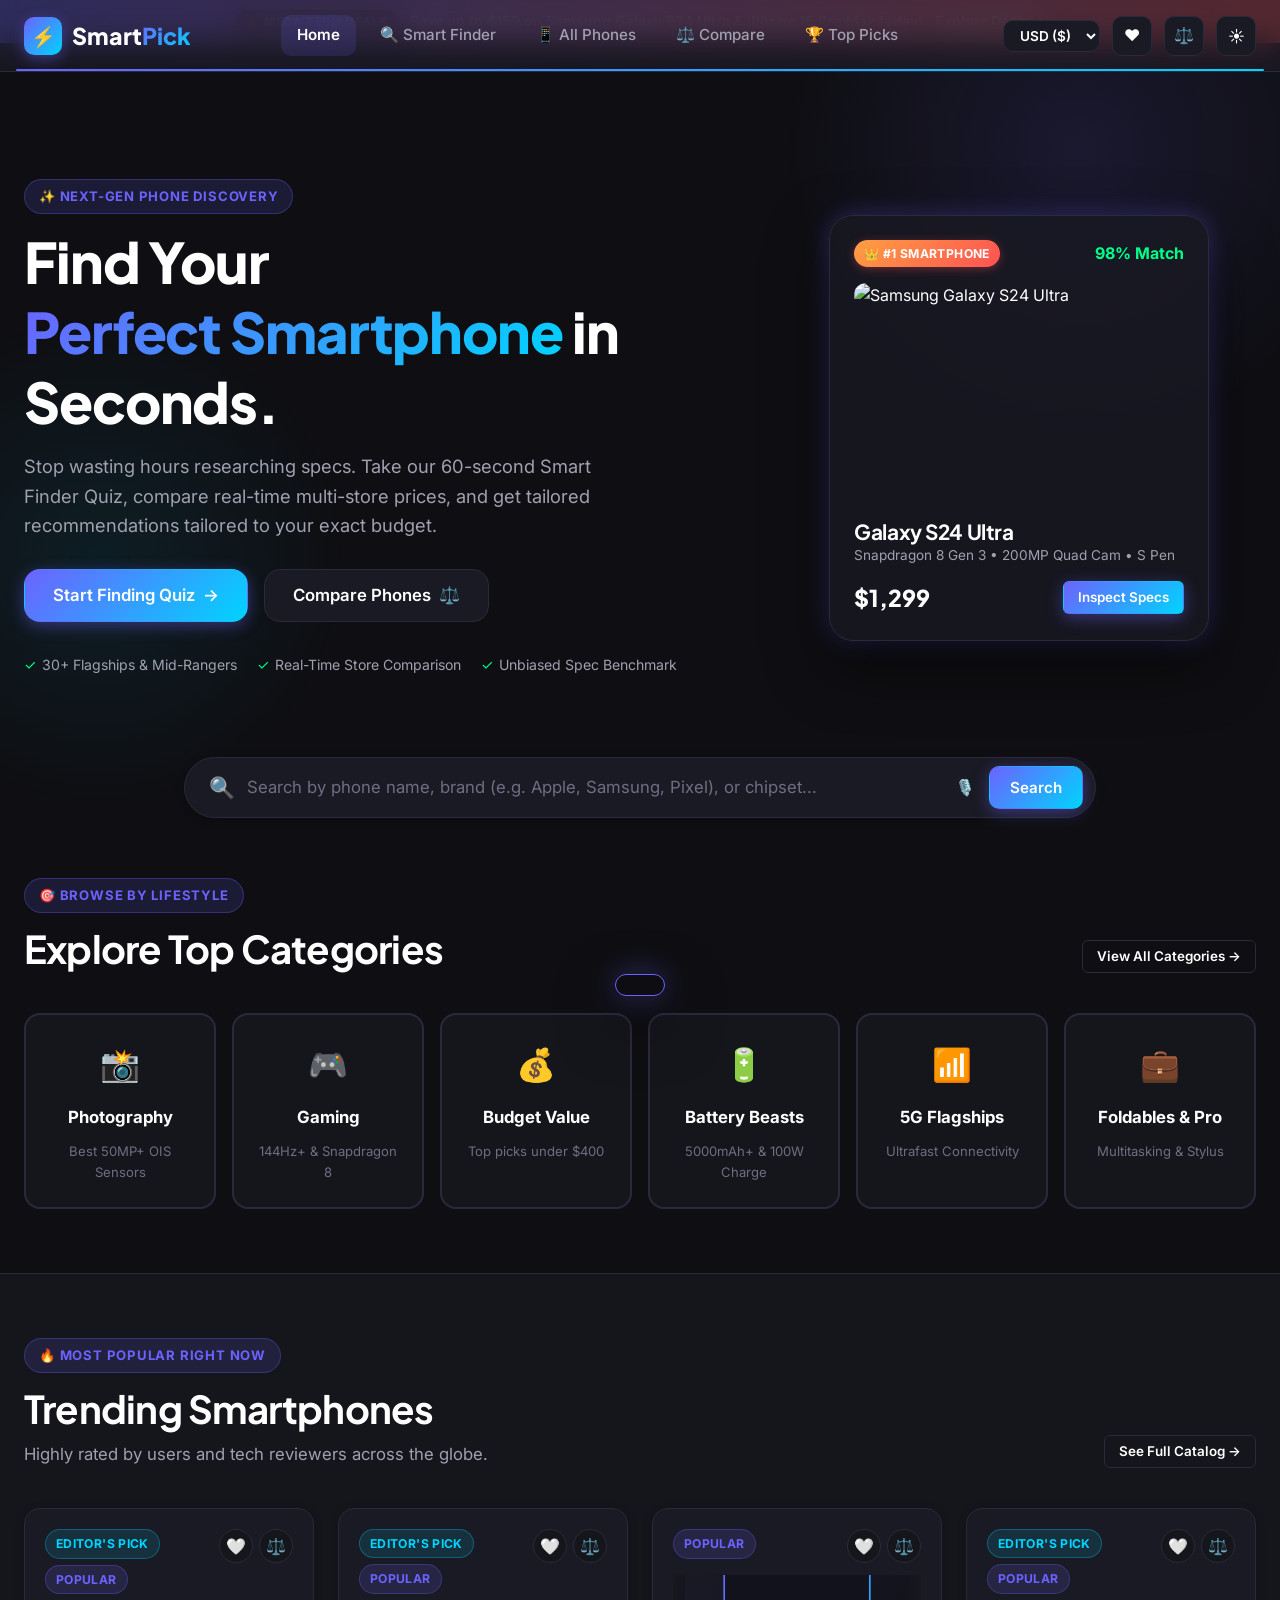
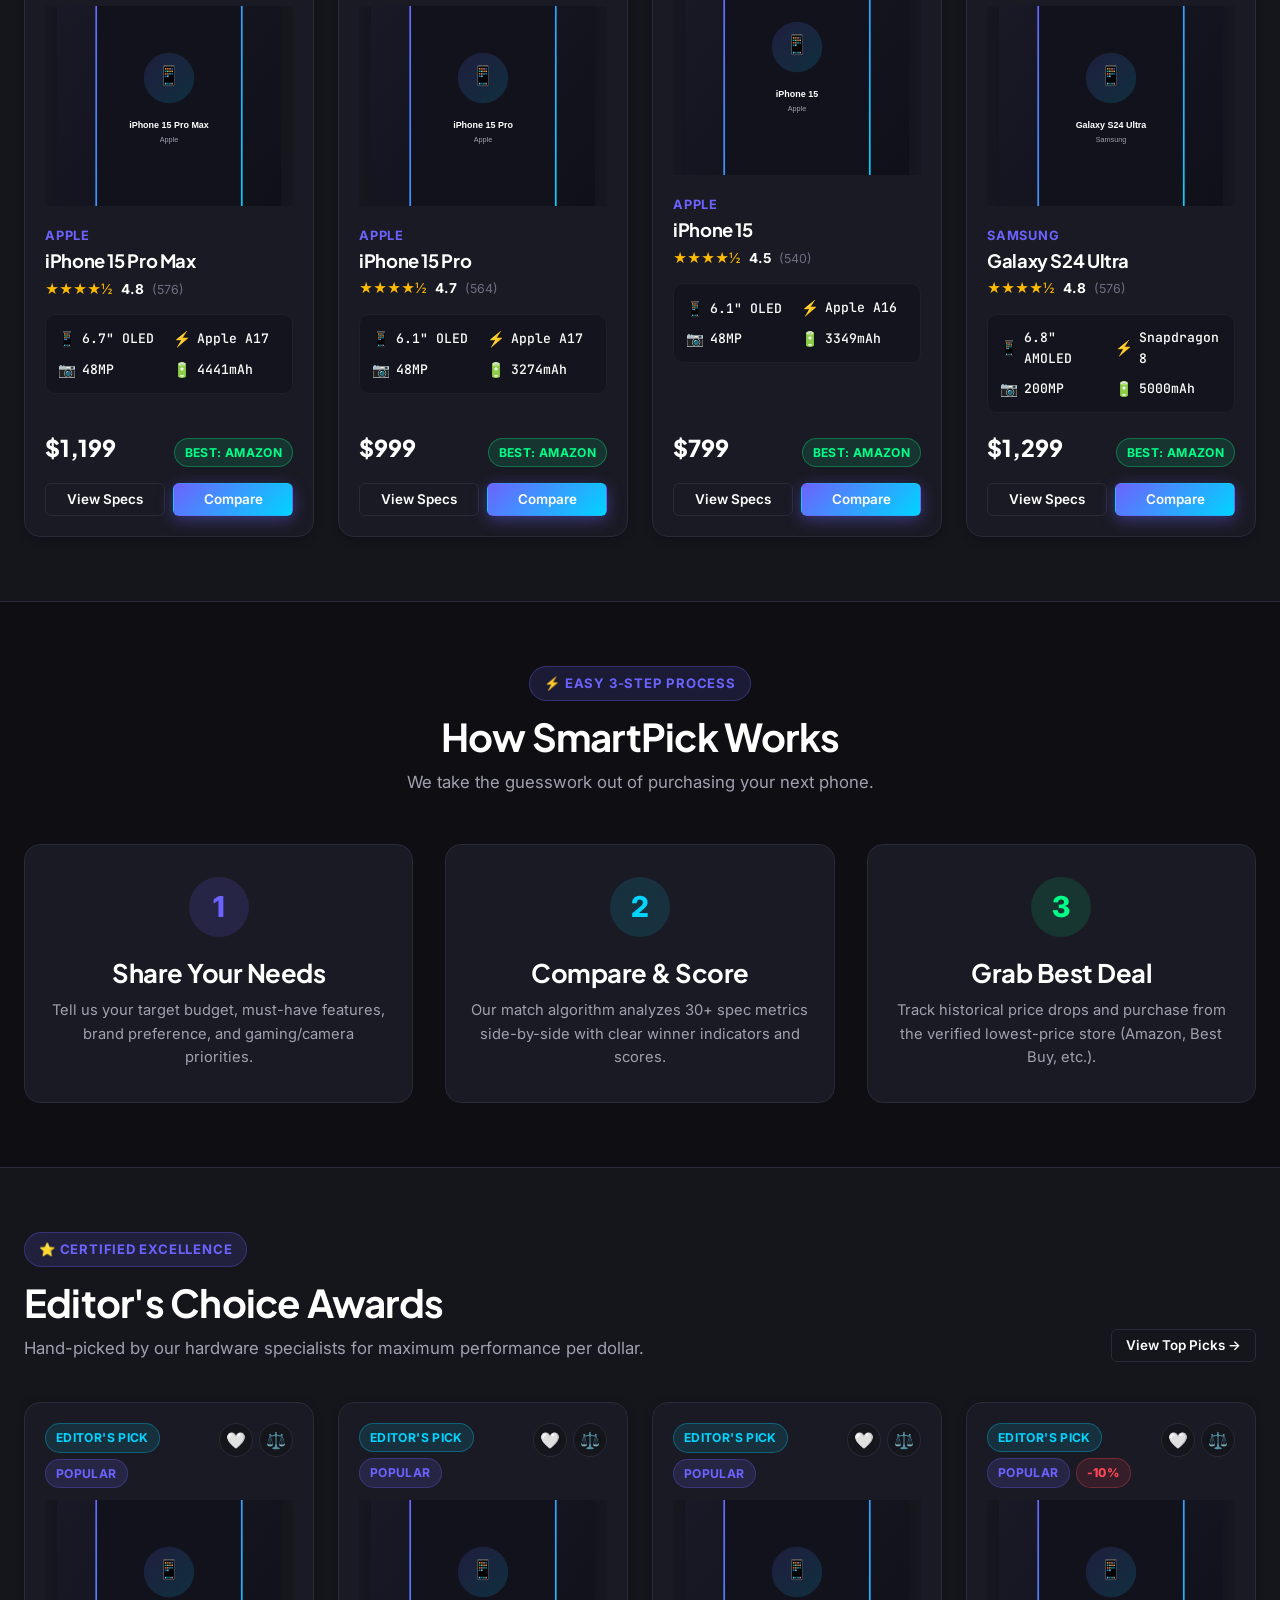
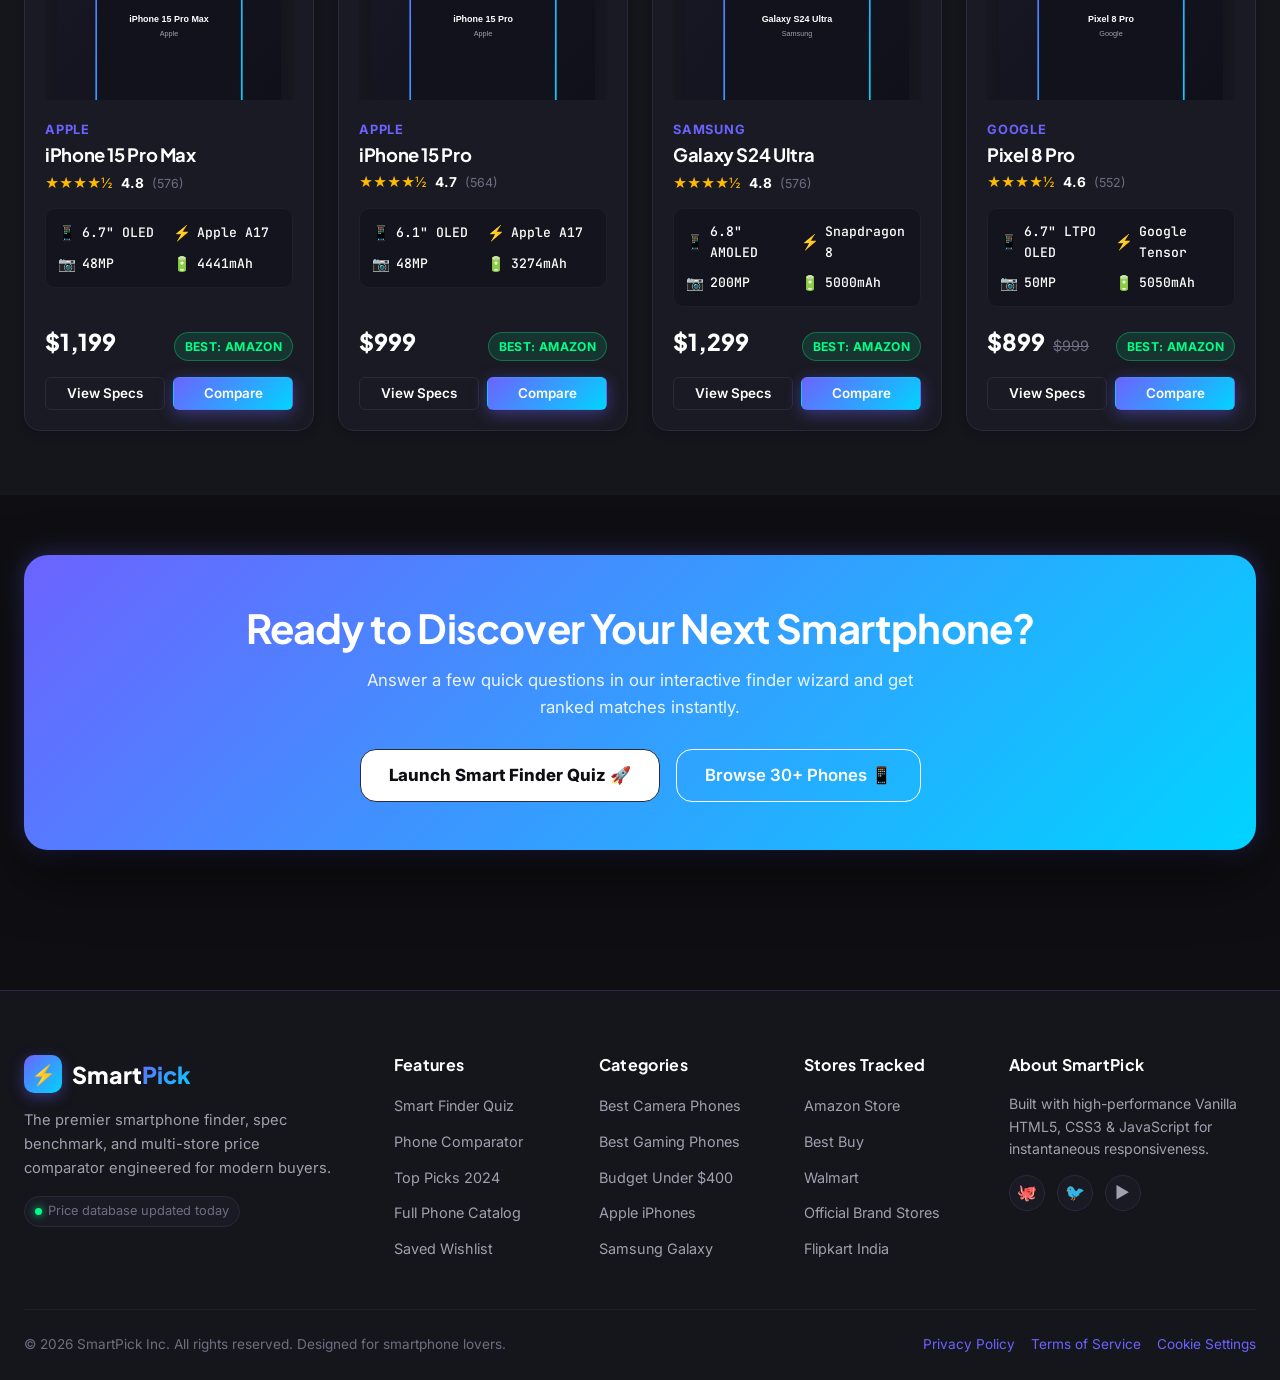
==== commit edff0d79: "Optimize website performance, fix price slider binding, add radar ratings charts, price alert servic" ====
--- a/index.html
+++ b/index.html
@@ -7,10 +7,14 @@
   <meta name="description" content="Find your dream smartphone based on your budget, gaming, camera, and battery requirements. Compare live prices across Amazon, Best Buy, Walmart, and more." />
   <meta name="keywords" content="smartphone finder, compare smartphones, phone price comparison, best camera phone, best gaming phone" />
   
+  <!-- Favicon -->
+  <link rel="icon" type="image/svg+xml" href="favicon.svg" />
+
   <!-- Open Graph -->
   <meta property="og:title" content="SmartPick - Smartphone Finder & Comparator" />
   <meta property="og:description" content="AI-assisted smartphone finder quiz and side-by-side spec comparator with multi-store price tracker." />
   <meta property="og:type" content="website" />
+  <meta property="og:url" content="https://smart-pick-nine.vercel.app/" />
   
   <!-- CSS Stylesheets -->
   <link rel="stylesheet" href="css/dark-light.css" />
@@ -127,11 +131,11 @@
                   <span class="badge badge-winner">👑 #1 Smartphone</span>
                   <span style="font-weight:700; color:var(--success);">98% Match</span>
                 </div>
-                <img src="https://picsum.photos/seed/galaxys24ultra/400/350" alt="Samsung Galaxy S24 Ultra" style="border-radius:12px; margin-bottom:16px; width:100%; height:220px; object-fit:contain;" />
+                <img src="https://picsum.photos/seed/galaxys24ultra/400/350" alt="Samsung Galaxy S24 Ultra" onerror="this.onerror=null; this.src=getPhoneFallbackSvg('Galaxy S24 Ultra', 'Samsung');" style="border-radius:12px; margin-bottom:16px; width:100%; height:220px; object-fit:contain;" />
                 <h3 style="font-size:1.3rem;">Galaxy S24 Ultra</h3>
                 <p style="font-size:0.85rem; margin-bottom:12px;">Snapdragon 8 Gen 3 • 200MP Quad Cam • S Pen</p>
                 <div style="display:flex; justify-content:space-between; align-items:center;">
-                  <span class="current-price">$1,299</span>
+                  <span id="heroSamplePrice" class="current-price">$1,299</span>
                   <a href="phone-detail.html?id=galaxy-s24-ultra" class="btn btn-primary btn-sm">Inspect Specs</a>
                 </div>
               </div>
--- a/css/responsive.css
+++ b/css/responsive.css
@@ -43,6 +43,10 @@
   }
 
   .detail-grid {
+    grid-template-columns: 1fr !important;
+  }
+
+  .analytics-grid, [style*="grid-template-columns:1.3fr 1fr"] {
     grid-template-columns: 1fr !important;
   }
 }
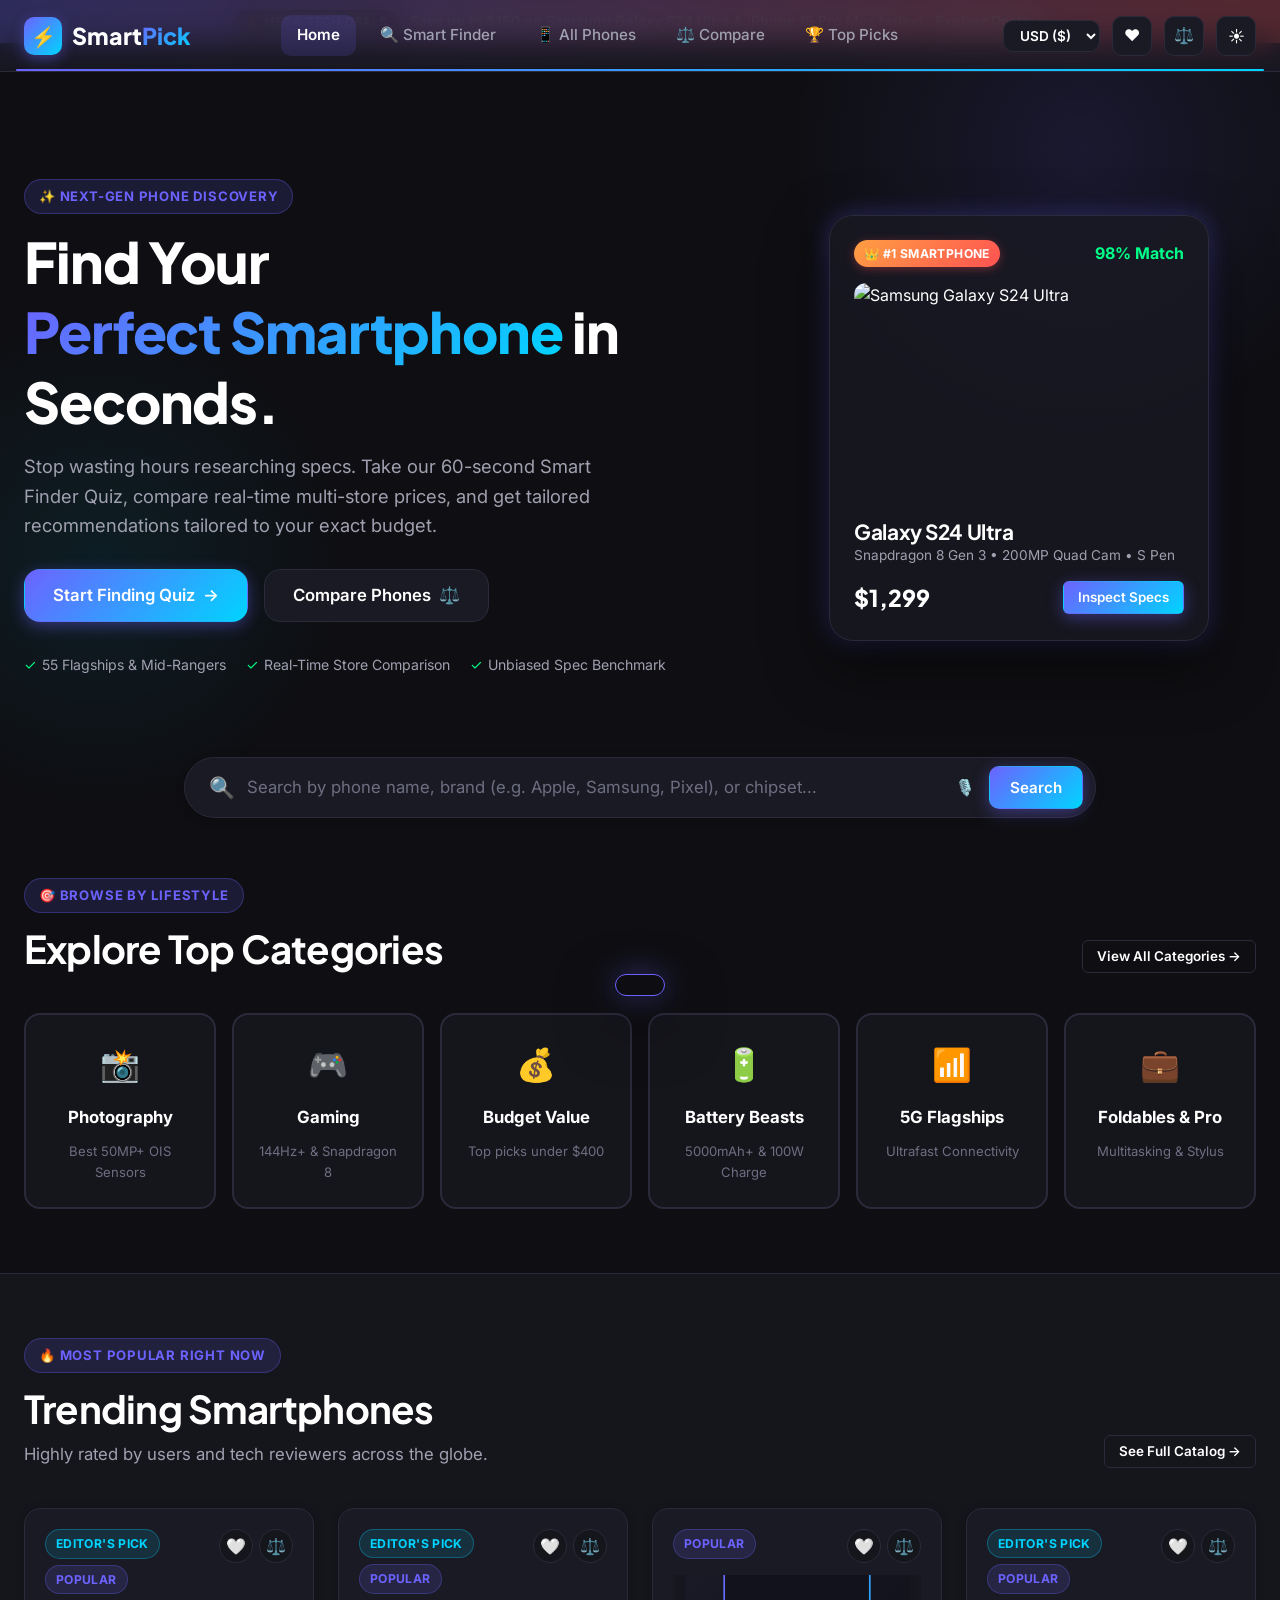
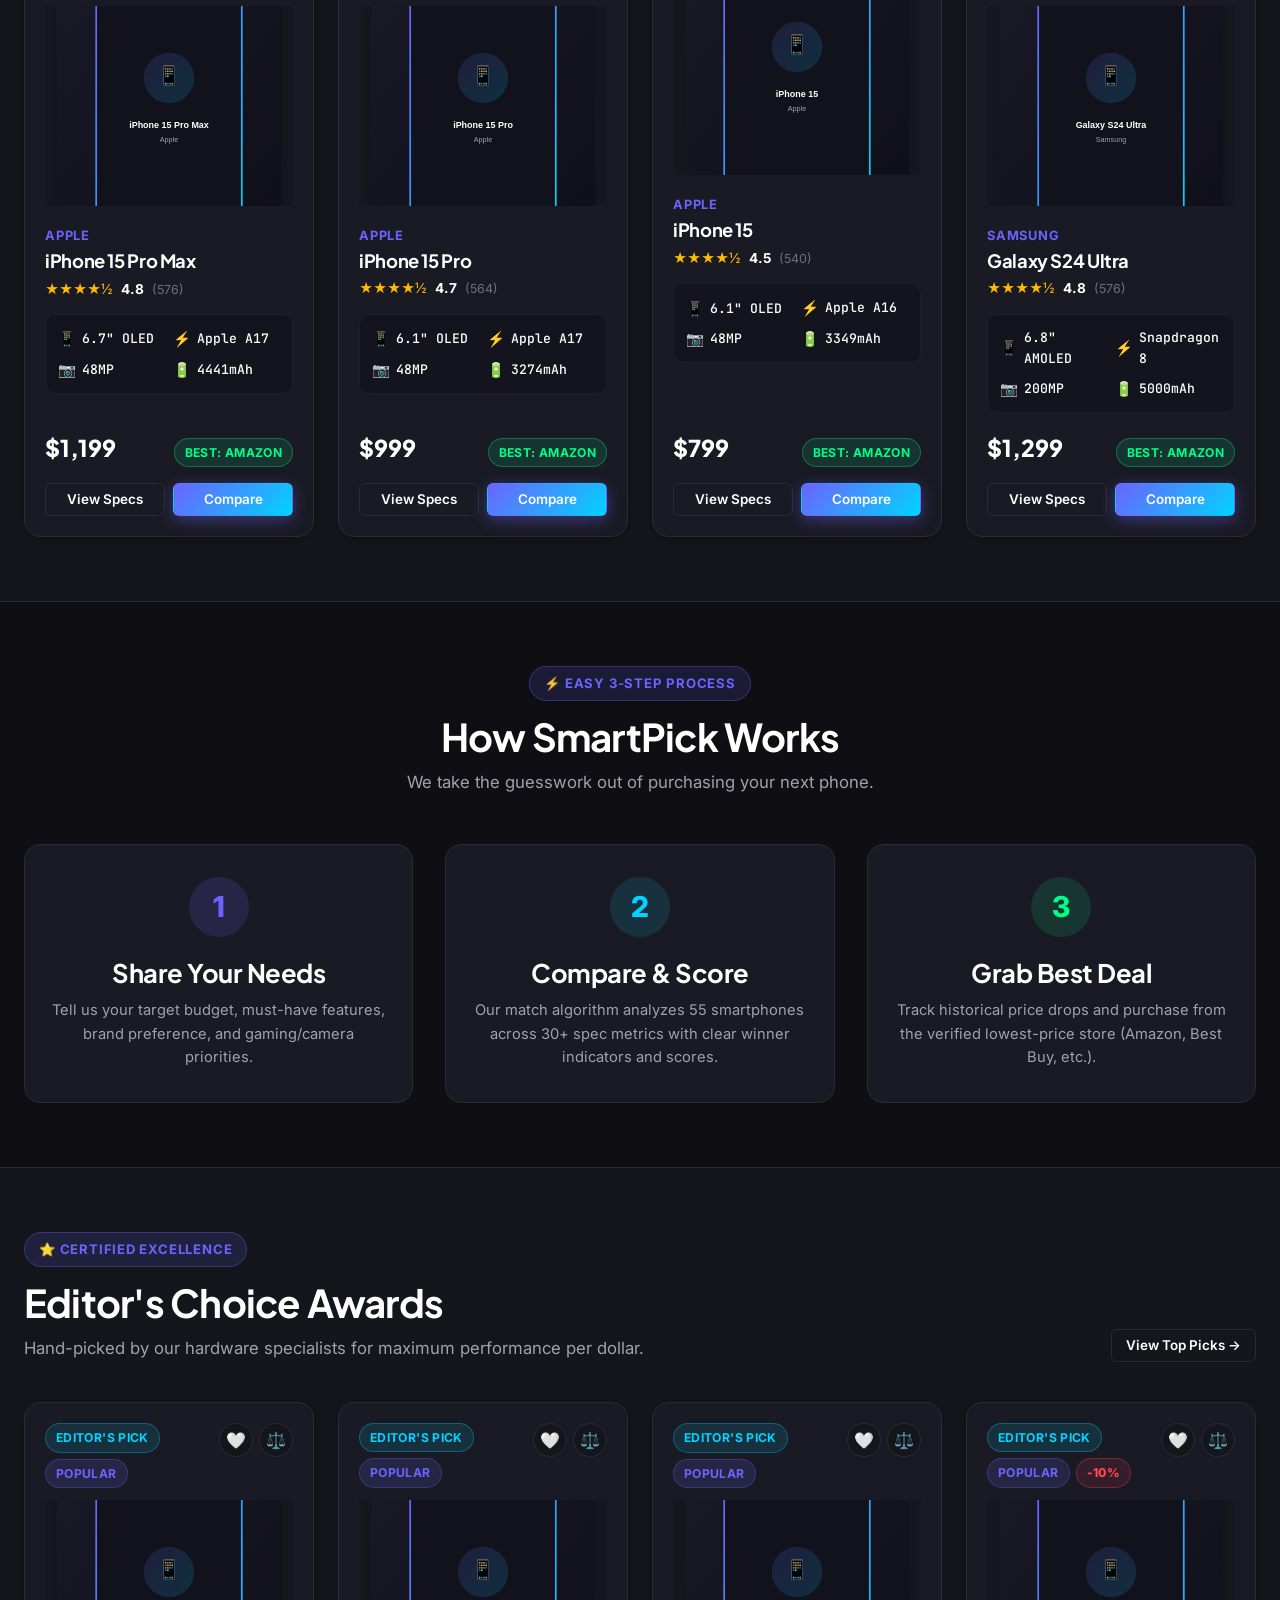
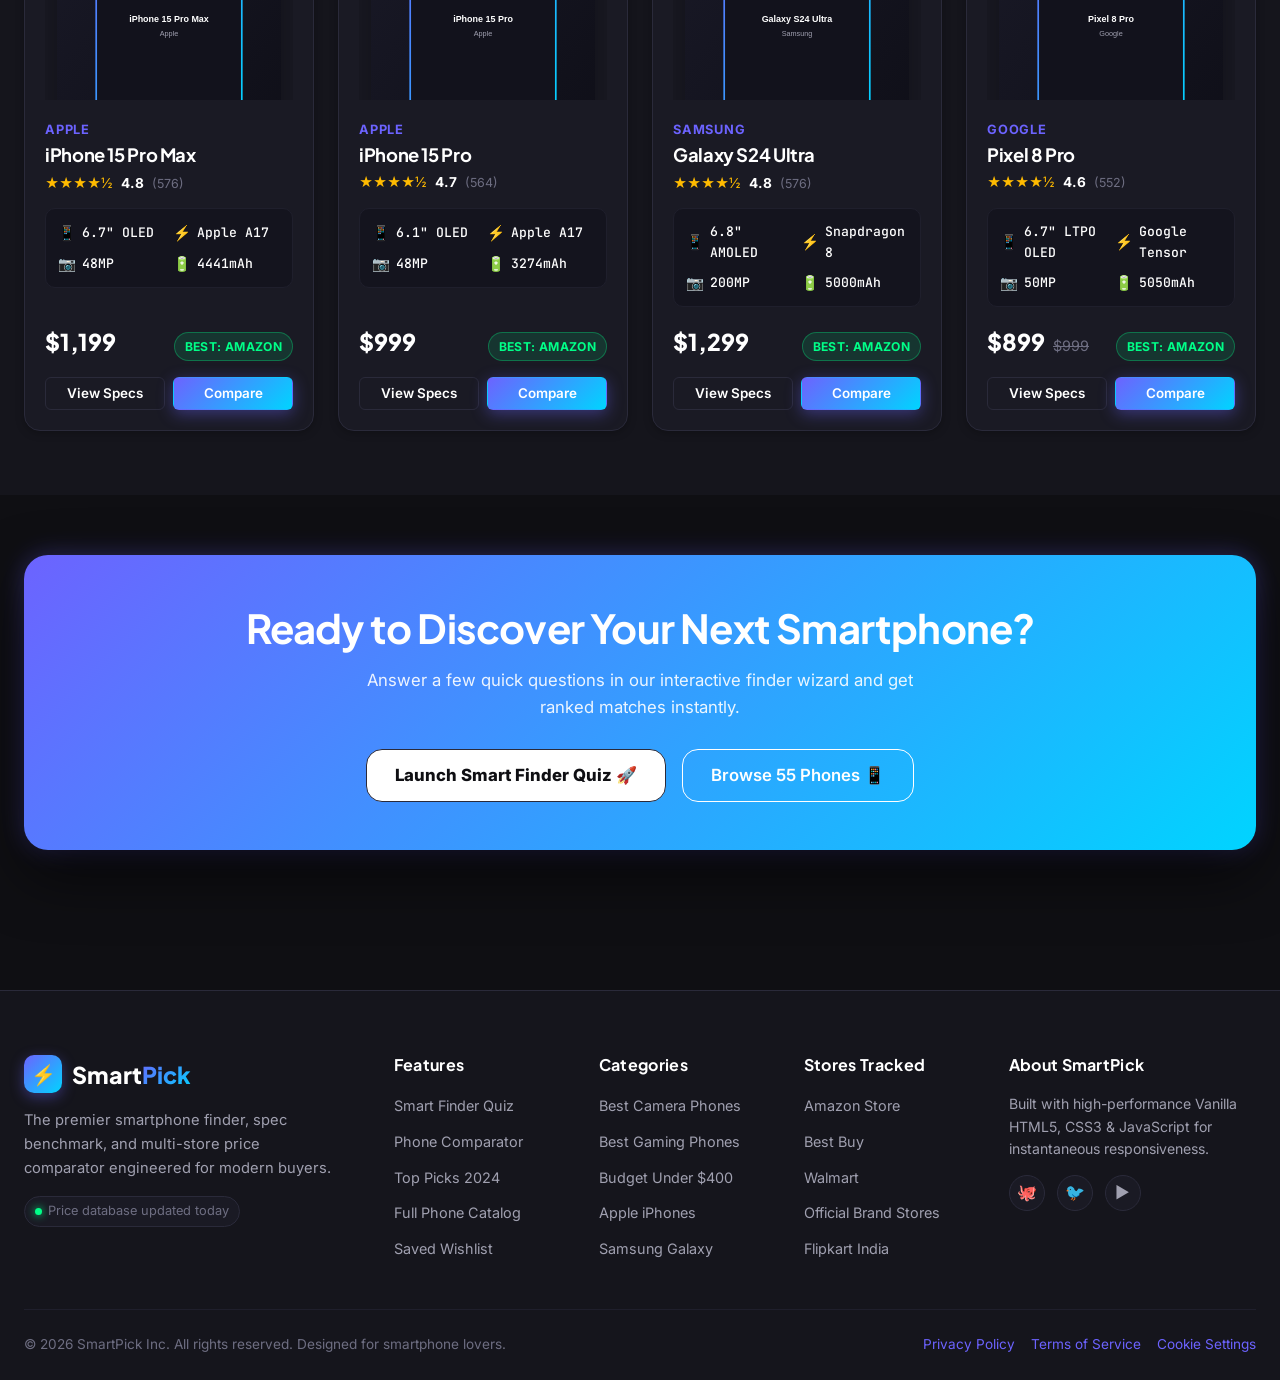
==== commit d672c5e2: "Add Rust port (terminal CLI in Rust alongside original)" ====
--- a/index.html
+++ b/index.html
@@ -112,7 +112,7 @@
             <!-- Trust Badges -->
             <div style="display:flex; gap:20px; align-items:center; flex-wrap:wrap;">
               <div style="display:flex; align-items:center; gap:6px; font-size:0.88rem; color:var(--text-secondary);">
-                <span style="color:var(--success);">✓</span> 30+ Flagships & Mid-Rangers
+                <span style="color:var(--success);">✓</span> 55 Flagships & Mid-Rangers
               </div>
               <div style="display:flex; align-items:center; gap:6px; font-size:0.88rem; color:var(--text-secondary);">
                 <span style="color:var(--success);">✓</span> Real-Time Store Comparison
@@ -253,7 +253,7 @@
           <div style="background:var(--bg-card); border:1px solid var(--border-color); border-radius:var(--radius-md); padding:32px 24px; text-align:center;">
             <div style="width:60px; height:60px; border-radius:50%; background:var(--secondary-light); color:var(--secondary); font-size:1.8rem; font-weight:800; display:flex; align-items:center; justify-content:center; margin:0 auto 20px;">2</div>
             <h3>Compare & Score</h3>
-            <p style="margin-top:10px; font-size:0.92rem;">Our match algorithm analyzes 30+ spec metrics side-by-side with clear winner indicators and scores.</p>
+            <p style="margin-top:10px; font-size:0.92rem;">Our match algorithm analyzes 55 smartphones across 30+ spec metrics with clear winner indicators and scores.</p>
           </div>
 
           <!-- Step 3 -->
@@ -297,7 +297,7 @@
               Launch Smart Finder Quiz 🚀
             </a>
             <a href="phones.html" class="btn btn-outline btn-lg" style="border-color:#fff; color:#fff;">
-              Browse 30+ Phones 📱
+              Browse 55 Phones 📱
             </a>
           </div>
         </div>
